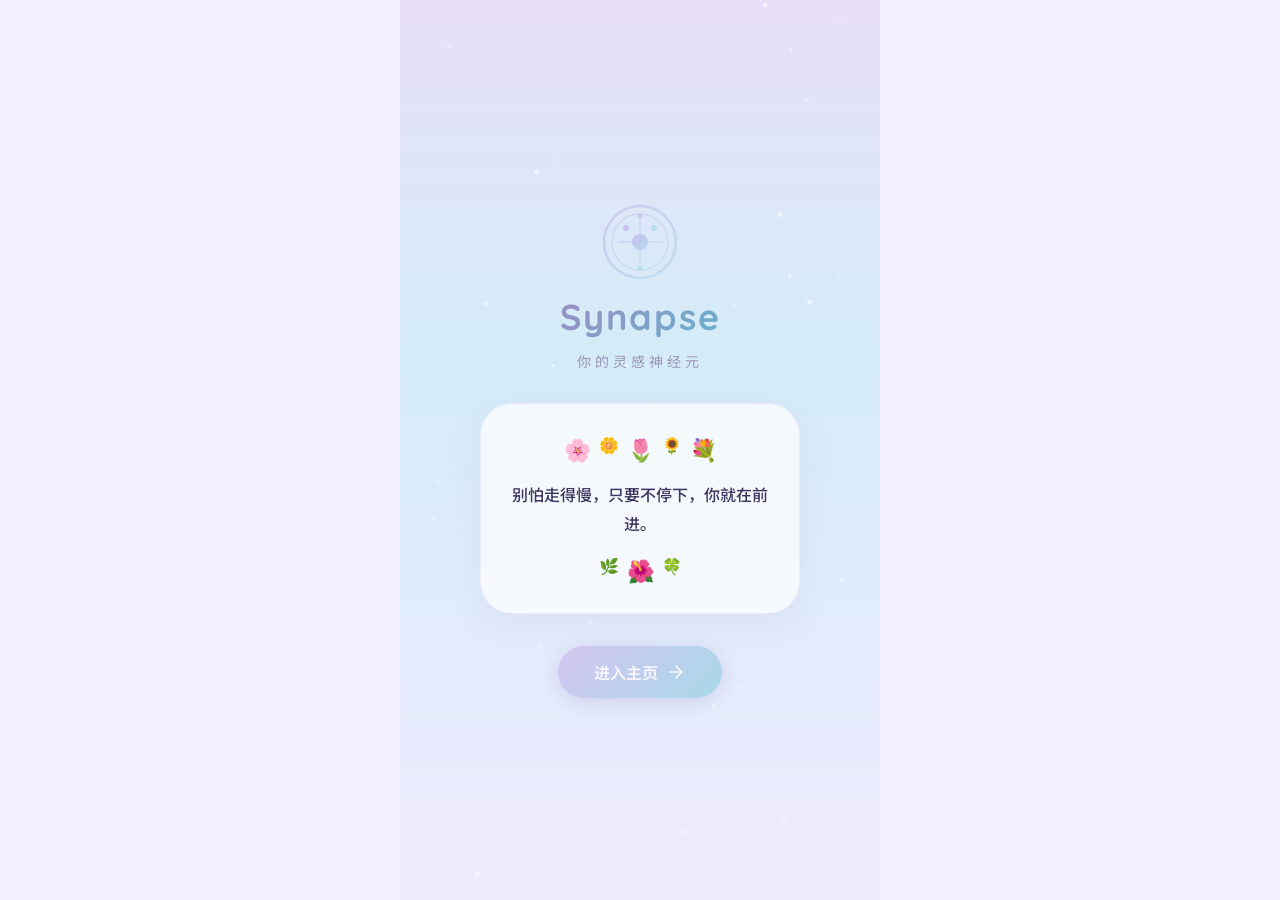
==== index.html @ 0697ef85 "Synapse personal workspace initial commit" ====
<!DOCTYPE html>
<html lang="zh-CN">
<head>
<meta charset="UTF-8">
<meta name="viewport" content="width=device-width, initial-scale=1.0, maximum-scale=1.0, user-scalable=no, viewport-fit=cover">
<meta name="apple-mobile-web-app-capable" content="yes">
<meta name="apple-mobile-web-app-status-bar-style" content="black-translucent">
<meta name="theme-color" content="#b8a9d4">
<link rel="apple-touch-icon" href="img/icon-192.png">
<link rel="icon" type="image/png" sizes="192x192" href="img/icon-192.png">
<link rel="manifest" href="manifest.json">
<title>Synapse · 个人电子工作台</title>
<link rel="stylesheet" href="css/global.css">
<link rel="stylesheet" href="css/splash.css">
<link rel="stylesheet" href="css/home.css">
<link rel="stylesheet" href="css/modules.css">
<link rel="stylesheet" href="css/sidebar.css">
</head>
<body>

<!-- ====== 开屏页面 ====== -->
<div id="splashScreen" class="splash-screen">
  <div class="splash-bg">
    <div class="splash-stars" id="splashStars"></div>
    <div class="splash-content">
      <div class="splash-logo">
        <svg viewBox="0 0 80 80" class="splash-logo-svg">
          <defs>
            <linearGradient id="logoGrad" x1="0%" y1="0%" x2="100%" y2="100%">
              <stop offset="0%" style="stop-color:#c4b5e8"/>
              <stop offset="100%" style="stop-color:#a8d8ea"/>
            </linearGradient>
          </defs>
          <circle cx="40" cy="40" r="36" fill="none" stroke="url(#logoGrad)" stroke-width="2.5" opacity="0.6"/>
          <circle cx="40" cy="40" r="28" fill="none" stroke="url(#logoGrad)" stroke-width="1.5" opacity="0.4"/>
          <path d="M40 18 L40 62 M18 40 L62 40" stroke="url(#logoGrad)" stroke-width="1.5" stroke-linecap="round" opacity="0.5"/>
          <circle cx="40" cy="40" r="8" fill="url(#logoGrad)" opacity="0.8"/>
          <circle cx="26" cy="26" r="3" fill="#c4b5e8" opacity="0.7"/>
          <circle cx="54" cy="26" r="3" fill="#a8d8ea" opacity="0.7"/>
          <circle cx="40" cy="14" r="2.5" fill="#c4b5e8" opacity="0.6"/>
          <circle cx="40" cy="66" r="2.5" fill="#a8d8ea" opacity="0.6"/>
        </svg>
        <h1 class="splash-title">Synapse</h1>
        <p class="splash-subtitle">你的灵感神经元</p>
      </div>
      <div class="splash-quote-card" id="splashQuote">
        <div class="splash-flowers">
          <span class="flower">🌸</span>
          <span class="flower small">🌼</span>
          <span class="flower">🌷</span>
          <span class="flower small">🌻</span>
          <span class="flower">💐</span>
        </div>
        <p class="splash-quote-text" id="quoteText"></p>
        <div class="splash-flowers bottom">
          <span class="flower small">🌿</span>
          <span class="flower">🌺</span>
          <span class="flower small">🍀</span>
        </div>
      </div>
      <button class="splash-enter-btn" id="enterBtn" onclick="enterMain()">
        <span>进入主页</span>
        <svg width="20" height="20" viewBox="0 0 24 24" fill="none" stroke="currentColor" stroke-width="2" stroke-linecap="round"><path d="M5 12h14M12 5l7 7-7 7"/></svg>
      </button>
    </div>
  </div>
</div>

<!-- ====== 主应用 ====== -->
<div id="mainApp" class="main-app hidden">

  <!-- 遮罩层 -->
  <div id="overlay" class="overlay" onclick="closeSidebar()"></div>

  <!-- 侧边菜单栏 -->
  <nav id="sidebar" class="sidebar">
    <div class="sidebar-header">
      <div class="sidebar-logo">
        <svg viewBox="0 0 40 40" width="36" height="36">
          <defs>
            <linearGradient id="sLogoGrad" x1="0%" y1="0%" x2="100%" y2="100%">
              <stop offset="0%" style="stop-color:#c4b5e8"/>
              <stop offset="100%" style="stop-color:#a8d8ea"/>
            </linearGradient>
          </defs>
          <circle cx="20" cy="20" r="18" fill="none" stroke="url(#sLogoGrad)" stroke-width="2"/>
          <circle cx="20" cy="20" r="5" fill="url(#sLogoGrad)" opacity="0.8"/>
        </svg>
        <span>Synapse</span>
      </div>
      <button class="sidebar-close" onclick="closeSidebar()">
        <svg width="22" height="22" viewBox="0 0 24 24" fill="none" stroke="currentColor" stroke-width="2"><path d="M18 6L6 18M6 6l12 12"/></svg>
      </button>
    </div>
    <div class="sidebar-nav">
      <a class="sidebar-item active" data-page="home" onclick="navigateTo('home')">
        <span class="sidebar-icon">
          <svg width="20" height="20" viewBox="0 0 24 24" fill="none" stroke="currentColor" stroke-width="2" stroke-linecap="round"><path d="M3 9l9-7 9 7v11a2 2 0 01-2 2H5a2 2 0 01-2-2z"/><polyline points="9 22 9 12 15 12 15 22"/></svg>
        </span>
        <span>首页</span>
      </a>
      <a class="sidebar-item" data-page="words" onclick="navigateTo('words')">
        <span class="sidebar-icon">
          <svg width="20" height="20" viewBox="0 0 24 24" fill="none" stroke="currentColor" stroke-width="2" stroke-linecap="round"><path d="M12 20h9"/><path d="M16.5 3.5a2.121 2.121 0 013 3L7 19l-4 1 1-4L16.5 3.5z"/></svg>
        </span>
        <span>英语单词</span>
      </a>
      <a class="sidebar-item" data-page="mood" onclick="navigateTo('mood')">
        <span class="sidebar-icon">
          <svg width="20" height="20" viewBox="0 0 24 24" fill="none" stroke="currentColor" stroke-width="2" stroke-linecap="round"><circle cx="12" cy="12" r="10"/><path d="M8 14s1.5 2 4 2 4-2 4-2"/><line x1="9" y1="9" x2="9.01" y2="9"/><line x1="15" y1="9" x2="15.01" y2="9"/></svg>
        </span>
        <span>每日心情</span>
      </a>
      <a class="sidebar-item" data-page="diet" onclick="navigateTo('diet')">
        <span class="sidebar-icon">
          <svg width="20" height="20" viewBox="0 0 24 24" fill="none" stroke="currentColor" stroke-width="2" stroke-linecap="round"><path d="M18 8h1a4 4 0 010 8h-1"/><path d="M2 8h16v9a4 4 0 01-4 4H6a4 4 0 01-4-4V8z"/><line x1="6" y1="1" x2="6" y2="4"/><line x1="10" y1="1" x2="10" y2="4"/><line x1="14" y1="1" x2="14" y2="4"/></svg>
        </span>
        <span>健康饮食</span>
      </a>
      <a class="sidebar-item" data-page="sport" onclick="navigateTo('sport')">
        <span class="sidebar-icon">
          <svg width="20" height="20" viewBox="0 0 24 24" fill="none" stroke="currentColor" stroke-width="2" stroke-linecap="round"><circle cx="12" cy="12" r="10"/><path d="M12 6v6l4 2"/></svg>
        </span>
        <span>运动健康</span>
      </a>
      <a class="sidebar-item" data-page="movies" onclick="navigateTo('movies')">
        <span class="sidebar-icon">
          <svg width="20" height="20" viewBox="0 0 24 24" fill="none" stroke="currentColor" stroke-width="2" stroke-linecap="round"><rect x="2" y="2" width="20" height="20" rx="2.18" ry="2.18"/><line x1="7" y1="2" x2="7" y2="22"/><line x1="17" y1="2" x2="17" y2="22"/><line x1="2" y1="12" x2="22" y2="12"/><line x1="2" y1="7" x2="7" y2="7"/><line x1="2" y1="17" x2="7" y2="17"/><line x1="17" y1="17" x2="22" y2="17"/><line x1="17" y1="7" x2="22" y2="7"/></svg>
        </span>
        <span>影视收藏</span>
      </a>
      <a class="sidebar-item" data-page="notes" onclick="navigateTo('notes')">
        <span class="sidebar-icon">
          <svg width="20" height="20" viewBox="0 0 24 24" fill="none" stroke="currentColor" stroke-width="2" stroke-linecap="round"><path d="M14 2H6a2 2 0 00-2 2v16a2 2 0 002 2h12a2 2 0 002-2V8z"/><polyline points="14 2 14 8 20 8"/><line x1="16" y1="13" x2="8" y2="13"/><line x1="16" y1="17" x2="8" y2="17"/><polyline points="10 9 9 9 8 9"/></svg>
        </span>
        <span>纸条收纳</span>
      </a>
      <a class="sidebar-item" data-page="reading" onclick="navigateTo('reading')">
        <span class="sidebar-icon">
          <svg width="20" height="20" viewBox="0 0 24 24" fill="none" stroke="currentColor" stroke-width="2" stroke-linecap="round"><path d="M4 19.5A2.5 2.5 0 016.5 17H20"/><path d="M6.5 2H20v20H6.5A2.5 2.5 0 014 19.5v-15A2.5 2.5 0 016.5 2z"/></svg>
        </span>
        <span>阅读档案</span>
      </a>
      <a class="sidebar-item" data-page="whiteboard" onclick="navigateTo('whiteboard')">
        <span class="sidebar-icon">
          <svg width="20" height="20" viewBox="0 0 24 24" fill="none" stroke="currentColor" stroke-width="2" stroke-linecap="round"><path d="M12 20h9"/><path d="M16.5 3.5a2.121 2.121 0 013 3L7 19l-4 1 1-4L16.5 3.5z"/></svg>
        </span>
        <span>灵感白板</span>
      </a>
      <a class="sidebar-item" data-page="memo" onclick="navigateTo('memo')">
        <span class="sidebar-icon">
          <svg width="20" height="20" viewBox="0 0 24 24" fill="none" stroke="currentColor" stroke-width="2" stroke-linecap="round"><path d="M12 1a3 3 0 00-3 3v8a3 3 0 006 0V4a3 3 0 00-3-3z"/><path d="M19 10v2a7 7 0 01-14 0v-2"/><line x1="12" y1="19" x2="12" y2="23"/><line x1="8" y1="23" x2="16" y2="23"/></svg>
        </span>
        <span>生活备忘</span>
      </a>
    </div>
    <div class="sidebar-footer">
      <div class="sidebar-automation-status" id="autoStatus">
        <span class="status-dot"></span>
        <span>自动化: 静态模板</span>
      </div>
    </div>
  </nav>

  <!-- 主内容区 -->
  <div id="mainContent" class="main-content">
    <!-- 顶部栏 -->
    <header class="topbar">
      <button class="topbar-menu-btn" onclick="openSidebar()">
        <svg width="24" height="24" viewBox="0 0 24 24" fill="none" stroke="currentColor" stroke-width="2"><line x1="3" y1="6" x2="21" y2="6"/><line x1="3" y1="12" x2="21" y2="12"/><line x1="3" y1="18" x2="21" y2="18"/></svg>
      </button>
      <h2 class="topbar-title" id="topbarTitle">首页</h2>
      <div class="topbar-date" id="topbarDate"></div>
    </header>

    <!-- 页面容器 -->
    <div class="page-container" id="pageContainer">
      <!-- 页面将通过 JS 动态加载 -->
    </div>
  </div>

</div>

<script src="js/data.js"></script>
<script src="js/app.js"></script>
</body>
</html>
---- css/global.css ----
/* ====== Synapse Global Styles ====== */
@import url('https://fonts.googleapis.com/css2?family=Noto+Sans+SC:wght@300;400;500;600;700&family=Quicksand:wght@300;400;500;600;700&display=swap');

:root {
  /* 主色调 - 浅紫 + 淡蓝 */
  --purple-light: #d4c5f0;
  --purple: #b8a9d4;
  --purple-mid: #9b8ec4;
  --purple-deep: #7b6db0;
  --blue-light: #c5e3f0;
  --blue: #a8d8ea;
  --blue-mid: #8cc8e0;
  --blue-deep: #6ab0cc;
  --gradient-primary: linear-gradient(135deg, #d4c5f0, #a8d8ea);
  --gradient-card: linear-gradient(135deg, rgba(212,197,240,0.25), rgba(168,216,234,0.25));
  --gradient-glow: linear-gradient(135deg, rgba(212,197,240,0.4), rgba(168,216,234,0.4));
  
  /* 背景 */
  --bg-primary: #f5f0ff;
  --bg-secondary: #eef7fc;
  --bg-card: rgba(255,255,255,0.75);
  --bg-card-hover: rgba(255,255,255,0.9);
  --bg-glass: rgba(255,255,255,0.6);
  
  /* 文字 */
  --text-primary: #3d3660;
  --text-secondary: #6b6490;
  --text-muted: #9b94b8;
  --text-white: #faf8ff;
  
  /* 功能色 */
  --success: #7ecba1;
  --warning: #f0c78e;
  --danger: #f0a0a8;
  --info: #8ec8f0;
  
  /* 尺寸 */
  --sidebar-width: 280px;
  --topbar-height: 56px;
  --radius-sm: 10px;
  --radius-md: 16px;
  --radius-lg: 24px;
  --radius-xl: 32px;
  
  /* 阴影 */
  --shadow-sm: 0 2px 8px rgba(155,142,196,0.12);
  --shadow-md: 0 4px 16px rgba(155,142,196,0.15);
  --shadow-lg: 0 8px 32px rgba(155,142,196,0.18);
  --shadow-glow: 0 0 24px rgba(168,216,234,0.3);
}

* {
  margin: 0;
  padding: 0;
  box-sizing: border-box;
}

html, body {
  width: 100%;
  height: 100%;
  overflow: hidden;
  font-family: 'Noto Sans SC', 'Quicksand', -apple-system, BlinkMacSystemFont, sans-serif;
  background: var(--bg-primary);
  color: var(--text-primary);
  -webkit-font-smoothing: antialiased;
  -webkit-tap-highlight-color: transparent;
  user-select: none;
}

body {
  max-width: 480px;
  margin: 0 auto;
  position: relative;
  overflow: hidden;
}

/* 滚动条美化 */
::-webkit-scrollbar {
  width: 4px;
}
::-webkit-scrollbar-track {
  background: transparent;
}
::-webkit-scrollbar-thumb {
  background: var(--purple-light);
  border-radius: 4px;
}

/* 通用按钮 */
.btn {
  display: inline-flex;
  align-items: center;
  justify-content: center;
  gap: 8px;
  padding: 12px 24px;
  border: none;
  border-radius: var(--radius-md);
  font-family: inherit;
  font-size: 14px;
  font-weight: 500;
  cursor: pointer;
  transition: all 0.3s ease;
  outline: none;
}
.btn:active {
  transform: scale(0.96);
}
.btn-primary {
  background: var(--gradient-primary);
  color: var(--text-white);
  box-shadow: var(--shadow-md);
}
.btn-secondary {
  background: var(--bg-glass);
  color: var(--text-primary);
  border: 1.5px solid var(--purple-light);
}
.btn-sm {
  padding: 8px 16px;
  font-size: 13px;
  border-radius: var(--radius-sm);
}

/* 卡片 */
.card {
  background: var(--bg-card);
  backdrop-filter: blur(10px);
  -webkit-backdrop-filter: blur(10px);
  border-radius: var(--radius-md);
  padding: 16px;
  box-shadow: var(--shadow-sm);
  border: 1px solid rgba(212,197,240,0.2);
  transition: all 0.3s ease;
}
.card:active {
  transform: scale(0.98);
}

/* 标签 */
.tag {
  display: inline-flex;
  align-items: center;
  padding: 4px 10px;
  border-radius: 20px;
  font-size: 12px;
  font-weight: 500;
  background: var(--gradient-card);
  color: var(--purple-deep);
}

/* 输入框 */
.input {
  width: 100%;
  padding: 12px 16px;
  border: 1.5px solid var(--purple-light);
  border-radius: var(--radius-sm);
  background: var(--bg-glass);
  font-family: inherit;
  font-size: 14px;
  color: var(--text-primary);
  outline: none;
  transition: border-color 0.3s;
}
.input:focus {
  border-color: var(--blue-mid);
  box-shadow: 0 0 0 3px rgba(168,216,234,0.2);
}

textarea.input {
  resize: vertical;
  min-height: 80px;
}

/* 动画 */
@keyframes fadeInUp {
  from { opacity: 0; transform: translateY(20px); }
  to { opacity: 1; transform: translateY(0); }
}
@keyframes fadeIn {
  from { opacity: 0; }
  to { opacity: 1; }
}
@keyframes float {
  0%, 100% { transform: translateY(0); }
  50% { transform: translateY(-8px); }
}
@keyframes pulse {
  0%, 100% { opacity: 0.6; }
  50% { opacity: 1; }
}
@keyframes shimmer {
  0% { background-position: -200% 0; }
  100% { background-position: 200% 0; }
}

.fade-in { animation: fadeIn 0.5s ease forwards; }
.fade-in-up { animation: fadeInUp 0.5s ease forwards; }

.hidden { display: none !important; }
---- css/splash.css ----
/* ====== 开屏页面 ====== */
.splash-screen {
  position: fixed;
  inset: 0;
  z-index: 1000;
  max-width: 480px;
  margin: 0 auto;
  transition: opacity 0.6s ease, transform 0.6s ease;
}
.splash-screen.exit {
  opacity: 0;
  transform: scale(1.05);
  pointer-events: none;
}

.splash-bg {
  width: 100%;
  height: 100%;
  background: linear-gradient(180deg, #e8e0f8 0%, #d4ecf8 40%, #f0ebff 100%);
  display: flex;
  flex-direction: column;
  align-items: center;
  justify-content: center;
  position: relative;
  overflow: hidden;
}

.splash-stars {
  position: absolute;
  inset: 0;
  pointer-events: none;
}
.splash-star {
  position: absolute;
  width: 4px;
  height: 4px;
  background: rgba(255,255,255,0.8);
  border-radius: 50%;
  animation: pulse 2s ease infinite;
}

.splash-content {
  display: flex;
  flex-direction: column;
  align-items: center;
  gap: 32px;
  padding: 40px 24px;
  z-index: 2;
  animation: fadeInUp 0.8s ease;
}

.splash-logo {
  display: flex;
  flex-direction: column;
  align-items: center;
  gap: 12px;
}
.splash-logo-svg {
  width: 80px;
  height: 80px;
  animation: float 3s ease-in-out infinite;
}
.splash-title {
  font-family: 'Quicksand', sans-serif;
  font-size: 36px;
  font-weight: 700;
  background: linear-gradient(135deg, #9b8ec4, #6ab0cc);
  -webkit-background-clip: text;
  -webkit-text-fill-color: transparent;
  background-clip: text;
  letter-spacing: 2px;
}
.splash-subtitle {
  font-size: 14px;
  color: var(--text-muted);
  font-weight: 400;
  letter-spacing: 4px;
}

.splash-quote-card {
  background: rgba(255,255,255,0.7);
  backdrop-filter: blur(16px);
  -webkit-backdrop-filter: blur(16px);
  border-radius: var(--radius-xl);
  padding: 28px 24px;
  text-align: center;
  max-width: 320px;
  border: 1px solid rgba(212,197,240,0.3);
  box-shadow: 0 8px 32px rgba(155,142,196,0.12);
}

.splash-flowers {
  display: flex;
  justify-content: center;
  gap: 8px;
  margin-bottom: 16px;
}
.splash-flowers.bottom {
  margin-bottom: 0;
  margin-top: 16px;
}
.flower {
  font-size: 22px;
  animation: float 2.5s ease-in-out infinite;
}
.flower.small { font-size: 16px; animation-delay: 0.5s; }
.flower:nth-child(2) { animation-delay: 0.3s; }
.flower:nth-child(3) { animation-delay: 0.6s; }
.flower:nth-child(4) { animation-delay: 0.9s; }
.flower:nth-child(5) { animation-delay: 0.2s; }

.splash-quote-text {
  font-size: 16px;
  line-height: 1.8;
  color: var(--text-primary);
  font-weight: 500;
}

.splash-enter-btn {
  display: inline-flex;
  align-items: center;
  gap: 8px;
  padding: 14px 36px;
  border: none;
  border-radius: 50px;
  background: var(--gradient-primary);
  color: var(--text-white);
  font-family: inherit;
  font-size: 16px;
  font-weight: 600;
  cursor: pointer;
  box-shadow: 0 4px 20px rgba(155,142,196,0.3);
  transition: all 0.3s ease;
  animation: fadeInUp 0.6s ease 0.3s both;
}
.splash-enter-btn:active {
  transform: scale(0.95);
  box-shadow: 0 2px 12px rgba(155,142,196,0.2);
}
---- css/home.css ----
/* ====== 主应用布局 ====== */
.main-app {
  position: fixed;
  inset: 0;
  max-width: 480px;
  margin: 0 auto;
  display: flex;
  flex-direction: column;
  overflow: hidden;
  background: linear-gradient(180deg, #f5f0ff 0%, #eef7fc 100%);
}

.main-content {
  flex: 1;
  display: flex;
  flex-direction: column;
  overflow: hidden;
}

/* 顶部栏 */
.topbar {
  height: var(--topbar-height);
  display: flex;
  align-items: center;
  padding: 0 16px;
  gap: 12px;
  background: rgba(255,255,255,0.7);
  backdrop-filter: blur(16px);
  -webkit-backdrop-filter: blur(16px);
  border-bottom: 1px solid rgba(212,197,240,0.15);
  z-index: 100;
}
.topbar-menu-btn {
  width: 40px;
  height: 40px;
  border: none;
  border-radius: var(--radius-sm);
  background: rgba(212,197,240,0.15);
  display: flex;
  align-items: center;
  justify-content: center;
  cursor: pointer;
  color: var(--text-secondary);
  transition: all 0.2s;
}
.topbar-menu-btn:active {
  background: rgba(212,197,240,0.3);
}
.topbar-title {
  flex: 1;
  font-size: 18px;
  font-weight: 700;
  color: var(--text-primary);
}
.topbar-date {
  font-size: 13px;
  color: var(--text-muted);
  font-weight: 500;
}

/* 页面容器 */
.page-container {
  flex: 1;
  overflow-y: auto;
  overflow-x: hidden;
  padding: 16px;
}

/* 页面通用样式 */
.page {
  display: none;
  animation: fadeIn 0.4s ease;
}
.page.active {
  display: block;
}

.page-title {
  font-size: 20px;
  font-weight: 700;
  color: var(--text-primary);
  margin-bottom: 4px;
}
.page-subtitle {
  font-size: 13px;
  color: var(--text-muted);
  margin-bottom: 16px;
}

/* ====== 首页 ====== */
.home-grid {
  display: flex;
  flex-direction: column;
  gap: 16px;
}

/* 待办分区 */
.todo-section {
  background: var(--bg-card);
  backdrop-filter: blur(10px);
  border-radius: var(--radius-lg);
  padding: 16px;
  box-shadow: var(--shadow-sm);
  border: 1px solid rgba(212,197,240,0.15);
}
.todo-header {
  display: flex;
  align-items: center;
  justify-content: space-between;
  margin-bottom: 12px;
}
.todo-title {
  font-size: 16px;
  font-weight: 700;
  display: flex;
  align-items: center;
  gap: 8px;
}
.todo-count {
  font-size: 12px;
  color: var(--text-muted);
  background: rgba(212,197,240,0.2);
  padding: 2px 10px;
  border-radius: 12px;
}
.todo-add-btn {
  width: 32px;
  height: 32px;
  border: none;
  border-radius: 50%;
  background: var(--gradient-primary);
  color: white;
  font-size: 20px;
  display: flex;
  align-items: center;
  justify-content: center;
  cursor: pointer;
  box-shadow: var(--shadow-sm);
}
.todo-list {
  display: flex;
  flex-direction: column;
  gap: 8px;
}
.todo-item {
  display: flex;
  align-items: center;
  gap: 12px;
  padding: 10px 12px;
  border-radius: var(--radius-sm);
  background: rgba(212,197,240,0.08);
  transition: all 0.2s;
}
.todo-check {
  width: 22px;
  height: 22px;
  border: 2px solid var(--purple-light);
  border-radius: 50%;
  display: flex;
  align-items: center;
  justify-content: center;
  cursor: pointer;
  flex-shrink: 0;
  transition: all 0.2s;
}
.todo-check.done {
  background: var(--success);
  border-color: var(--success);
}
.todo-check.done::after {
  content: '✓';
  color: white;
  font-size: 13px;
  font-weight: 700;
}
.todo-text {
  flex: 1;
  font-size: 14px;
  color: var(--text-primary);
}
.todo-text.done {
  text-decoration: line-through;
  color: var(--text-muted);
}
.todo-delete {
  width: 28px;
  height: 28px;
  border: none;
  border-radius: 50%;
  background: transparent;
  color: var(--text-muted);
  cursor: pointer;
  display: flex;
  align-items: center;
  justify-content: center;
  font-size: 16px;
  transition: all 0.2s;
}
.todo-delete:active {
  background: rgba(240,160,168,0.2);
  color: var(--danger);
}
.todo-input-row {
  display: flex;
  gap: 8px;
  margin-top: 8px;
}
.todo-input-row .input {
  flex: 1;
}
.todo-section-divider {
  font-size: 12px;
  color: var(--text-muted);
  font-weight: 600;
  padding: 8px 0 4px;
  margin-top: 4px;
}

/* 身体状态 */
.body-status {
  background: var(--bg-card);
  backdrop-filter: blur(10px);
  border-radius: var(--radius-lg);
  padding: 16px;
  box-shadow: var(--shadow-sm);
  border: 1px solid rgba(212,197,240,0.15);
}
.body-status-title {
  font-size: 16px;
  font-weight: 700;
  margin-bottom: 12px;
  display: flex;
  align-items: center;
  gap: 8px;
}
.body-status-grid {
  display: grid;
  grid-template-columns: repeat(3, 1fr);
  gap: 10px;
}
.body-stat-item {
  display: flex;
  flex-direction: column;
  align-items: center;
  gap: 6px;
  padding: 14px 8px;
  border-radius: var(--radius-sm);
  background: rgba(212,197,240,0.08);
  text-align: center;
}
.body-stat-icon {
  font-size: 24px;
}
.body-stat-label {
  font-size: 11px;
  color: var(--text-muted);
  font-weight: 500;
}
.body-stat-value {
  font-size: 14px;
  font-weight: 700;
  color: var(--text-primary);
}
.body-stat-editable {
  cursor: pointer;
  transition: all 0.2s ease;
  position: relative;
}
.body-stat-editable:active {
  background: rgba(212,197,240,0.2);
  transform: scale(0.95);
}
.body-stat-editable::after {
  content: '✎';
  position: absolute;
  top: 4px;
  right: 6px;
  font-size: 10px;
  color: var(--text-muted);
  opacity: 0;
  transition: opacity 0.2s;
}
.body-stat-editable:hover::after,
.body-stat-editable:active::after {
  opacity: 0.6;
}

/* 快捷入口 */
.quick-entry-grid {
  display: grid;
  grid-template-columns: repeat(4, 1fr);
  gap: 10px;
}
.quick-entry {
  display: flex;
  flex-direction: column;
  align-items: center;
  gap: 6px;
  padding: 14px 8px;
  border-radius: var(--radius-sm);
  background: rgba(212,197,240,0.08);
  border: none;
  cursor: pointer;
  font-family: inherit;
  color: var(--text-secondary);
  font-size: 11px;
  font-weight: 500;
  transition: all 0.2s;
}
.quick-entry:active {
  background: rgba(212,197,240,0.2);
  transform: scale(0.95);
}
.quick-entry-icon {
  font-size: 28px;
}
---- css/modules.css ----
/* ====== 功能模块通用样式 ====== */
.module-page {
  padding-bottom: 32px;
}

.module-header {
  margin-bottom: 16px;
}
.module-title {
  font-size: 20px;
  font-weight: 700;
  color: var(--text-primary);
}
.module-desc {
  font-size: 13px;
  color: var(--text-muted);
  margin-top: 4px;
}

/* ====== 英语单词模块 ====== */
.words-config {
  background: var(--bg-card);
  border-radius: var(--radius-md);
  padding: 16px;
  margin-bottom: 16px;
  box-shadow: var(--shadow-sm);
  border: 1px solid rgba(212,197,240,0.15);
}
.words-config-title {
  font-size: 15px;
  font-weight: 700;
  margin-bottom: 10px;
}
.words-count-control {
  display: flex;
  align-items: center;
  gap: 12px;
  margin-bottom: 12px;
}
.words-count-label {
  font-size: 14px;
  color: var(--text-secondary);
}
.words-count-num {
  font-size: 24px;
  font-weight: 700;
  color: var(--purple-deep);
  min-width: 40px;
  text-align: center;
}
.words-count-btn {
  width: 32px;
  height: 32px;
  border: 1.5px solid var(--purple-light);
  border-radius: 50%;
  background: white;
  color: var(--purple-deep);
  font-size: 18px;
  cursor: pointer;
  display: flex;
  align-items: center;
  justify-content: center;
  transition: all 0.2s;
}
.words-count-btn:active {
  background: var(--purple-light);
  color: white;
}
.words-actions {
  display: flex;
  gap: 8px;
  flex-wrap: wrap;
}

.word-card {
  background: var(--bg-card);
  border-radius: var(--radius-md);
  padding: 18px;
  margin-bottom: 12px;
  box-shadow: var(--shadow-sm);
  border: 1px solid rgba(212,197,240,0.15);
  transition: all 0.3s;
}
.word-card.learned {
  opacity: 0.65;
  border-color: var(--success);
}
.word-main {
  display: flex;
  align-items: center;
  justify-content: space-between;
  margin-bottom: 10px;
}
.word-en {
  font-size: 22px;
  font-weight: 700;
  color: var(--text-primary);
  font-family: 'Quicksand', sans-serif;
}
.word-phonetic {
  font-size: 13px;
  color: var(--text-muted);
}
.word-zh {
  font-size: 15px;
  color: var(--text-secondary);
  margin-bottom: 8px;
}
.word-example {
  font-size: 13px;
  color: var(--text-muted);
  font-style: italic;
  padding: 8px 12px;
  background: rgba(168,216,234,0.12);
  border-radius: var(--radius-sm);
  border-left: 3px solid var(--blue);
  margin-bottom: 10px;
  line-height: 1.6;
}
.word-actions-row {
  display: flex;
  gap: 8px;
  align-items: center;
}
.word-learned-btn {
  padding: 6px 14px;
  border: 1.5px solid var(--success);
  border-radius: 20px;
  background: transparent;
  color: var(--success);
  font-size: 12px;
  font-weight: 600;
  cursor: pointer;
  transition: all 0.2s;
}
.word-learned-btn.done {
  background: var(--success);
  color: white;
}
.word-video-btn {
  display: inline-flex;
  align-items: center;
  gap: 4px;
  padding: 6px 14px;
  border: none;
  border-radius: 20px;
  background: rgba(240,160,168,0.15);
  color: var(--danger);
  font-size: 12px;
  font-weight: 600;
  cursor: pointer;
  text-decoration: none;
  transition: all 0.2s;
}
.word-video-btn:active {
  background: rgba(240,160,168,0.3);
}
.words-progress {
  display: flex;
  align-items: center;
  gap: 10px;
  margin-bottom: 16px;
  padding: 12px 16px;
  background: var(--bg-card);
  border-radius: var(--radius-md);
  box-shadow: var(--shadow-sm);
}
.words-progress-bar {
  flex: 1;
  height: 8px;
  background: rgba(212,197,240,0.2);
  border-radius: 4px;
  overflow: hidden;
}
.words-progress-fill {
  height: 100%;
  background: var(--gradient-primary);
  border-radius: 4px;
  transition: width 0.4s ease;
}
.words-progress-text {
  font-size: 13px;
  font-weight: 600;
  color: var(--purple-deep);
  min-width: 48px;
  text-align: right;
}

.review-section {
  margin-top: 16px;
}
.review-title {
  font-size: 15px;
  font-weight: 700;
  margin-bottom: 10px;
  color: var(--text-primary);
}

/* ====== 心情面板 ====== */
.mood-grid {
  display: grid;
  grid-template-columns: repeat(4, 1fr);
  gap: 12px;
  margin-bottom: 20px;
}
.mood-item {
  display: flex;
  flex-direction: column;
  align-items: center;
  gap: 8px;
  padding: 16px 8px;
  border-radius: var(--radius-md);
  background: var(--bg-card);
  border: 2px solid transparent;
  cursor: pointer;
  transition: all 0.2s;
  box-shadow: var(--shadow-sm);
}
.mood-item:active {
  transform: scale(0.95);
}
.mood-item.selected {
  border-color: var(--purple);
  background: rgba(212,197,240,0.2);
}
.mood-emoji {
  font-size: 36px;
}
.mood-label {
  font-size: 13px;
  font-weight: 600;
  color: var(--text-secondary);
}
.mood-history {
  margin-top: 16px;
}
.mood-history-title {
  font-size: 15px;
  font-weight: 700;
  margin-bottom: 10px;
}
.mood-history-list {
  display: flex;
  gap: 8px;
  flex-wrap: wrap;
}
.mood-history-item {
  display: flex;
  flex-direction: column;
  align-items: center;
  gap: 4px;
  padding: 8px 12px;
  background: var(--bg-card);
  border-radius: var(--radius-sm);
  font-size: 12px;
  cursor: pointer;
  transition: all 0.2s;
  position: relative;
}
.mood-history-item:hover {
  background: rgba(240,160,168,0.1);
}
.mood-history-item:active {
  transform: scale(0.9);
  background: rgba(240,160,168,0.2);
}

/* ====== 饮食饮水 ====== */
.diet-tabs {
  display: flex;
  gap: 8px;
  margin-bottom: 16px;
}
.diet-tab {
  flex: 1;
  padding: 10px;
  border: none;
  border-radius: var(--radius-sm);
  background: rgba(212,197,240,0.1);
  color: var(--text-secondary);
  font-family: inherit;
  font-size: 13px;
  font-weight: 600;
  cursor: pointer;
  transition: all 0.2s;
}
.diet-tab.active {
  background: var(--gradient-primary);
  color: white;
}
.water-tracker {
  background: var(--bg-card);
  border-radius: var(--radius-md);
  padding: 16px;
  margin-bottom: 16px;
  box-shadow: var(--shadow-sm);
  border: 1px solid rgba(212,197,240,0.15);
}
.water-header {
  display: flex;
  align-items: center;
  justify-content: space-between;
  margin-bottom: 12px;
}
.water-title {
  font-size: 16px;
  font-weight: 700;
}
.water-goal {
  font-size: 13px;
  color: var(--text-muted);
}
.water-cups {
  display: flex;
  gap: 8px;
  flex-wrap: wrap;
  margin-bottom: 12px;
}
.water-cup {
  width: 40px;
  height: 48px;
  border-radius: 8px 8px 14px 14px;
  border: 2px solid var(--blue-light);
  background: transparent;
  cursor: pointer;
  display: flex;
  align-items: flex-end;
  justify-content: center;
  padding-bottom: 4px;
  font-size: 16px;
  transition: all 0.2s;
}
.water-cup.filled {
  background: rgba(168,216,234,0.4);
  border-color: var(--blue-mid);
}
.water-progress-bar {
  height: 8px;
  background: rgba(168,216,234,0.2);
  border-radius: 4px;
  overflow: hidden;
}
.water-progress-fill {
  height: 100%;
  background: linear-gradient(90deg, var(--blue-light), var(--blue-mid));
  border-radius: 4px;
  transition: width 0.4s;
}

.recipe-card {
  background: var(--bg-card);
  border-radius: var(--radius-md);
  padding: 16px;
  margin-bottom: 12px;
  box-shadow: var(--shadow-sm);
  border: 1px solid rgba(212,197,240,0.15);
}
.recipe-name {
  font-size: 16px;
  font-weight: 700;
  margin-bottom: 6px;
}
.recipe-tags {
  display: flex;
  gap: 6px;
  flex-wrap: wrap;
  margin-bottom: 8px;
}
.recipe-desc {
  font-size: 13px;
  color: var(--text-secondary);
  line-height: 1.6;
}

.diet-record-item {
  display: flex;
  align-items: center;
  gap: 10px;
  padding: 10px 12px;
  background: var(--bg-card);
  border-radius: var(--radius-sm);
  margin-bottom: 8px;
}
.diet-record-time {
  font-size: 12px;
  color: var(--text-muted);
  min-width: 48px;
}
.diet-record-content {
  flex: 1;
  font-size: 14px;
}

/* ====== 运动健康 ====== */
.training-card {
  background: var(--bg-card);
  border-radius: var(--radius-md);
  padding: 16px;
  margin-bottom: 12px;
  box-shadow: var(--shadow-sm);
  border: 1px solid rgba(212,197,240,0.15);
}
.training-name {
  font-size: 16px;
  font-weight: 700;
  margin-bottom: 8px;
}
.training-details {
  display: flex;
  gap: 16px;
  font-size: 13px;
  color: var(--text-secondary);
}
.training-detail {
  display: flex;
  align-items: center;
  gap: 4px;
}
.training-check-btn {
  margin-top: 10px;
  padding: 8px 16px;
  border: 1.5px solid var(--purple-light);
  border-radius: 20px;
  background: transparent;
  color: var(--purple-deep);
  font-size: 13px;
  font-weight: 600;
  cursor: pointer;
  transition: all 0.2s;
}
.training-check-btn.done {
  background: var(--success);
  border-color: var(--success);
  color: white;
}

.body-record-form {
  background: var(--bg-card);
  border-radius: var(--radius-md);
  padding: 16px;
  margin-top: 16px;
  box-shadow: var(--shadow-sm);
  border: 1px solid rgba(212,197,240,0.15);
}
.form-group {
  margin-bottom: 12px;
}
.form-label {
  font-size: 13px;
  font-weight: 600;
  color: var(--text-secondary);
  margin-bottom: 6px;
  display: block;
}
.form-row {
  display: grid;
  grid-template-columns: 1fr 1fr;
  gap: 10px;
}

/* ====== 影视收藏 ====== */
.movie-tabs {
  display: flex;
  gap: 8px;
  margin-bottom: 16px;
}
.movie-tab {
  flex: 1;
  padding: 10px;
  border: none;
  border-radius: var(--radius-sm);
  background: rgba(212,197,240,0.1);
  color: var(--text-secondary);
  font-family: inherit;
  font-size: 13px;
  font-weight: 600;
  cursor: pointer;
  transition: all 0.2s;
}
.movie-tab.active {
  background: var(--gradient-primary);
  color: white;
}
.movie-card {
  background: var(--bg-card);
  border-radius: var(--radius-md);
  padding: 16px;
  margin-bottom: 12px;
  box-shadow: var(--shadow-sm);
  border: 1px solid rgba(212,197,240,0.15);
  position: relative;
  overflow: hidden;
}
.movie-card::before {
  content: '';
  position: absolute;
  top: 0;
  left: 0;
  width: 4px;
  height: 100%;
  background: var(--gradient-primary);
  border-radius: 4px 0 0 4px;
}
.movie-card.watched::before {
  background: var(--success);
}
.movie-name {
  font-size: 16px;
  font-weight: 700;
  margin-bottom: 4px;
}
.movie-info {
  font-size: 13px;
  color: var(--text-muted);
  margin-bottom: 8px;
}
.movie-tags {
  display: flex;
  gap: 6px;
  flex-wrap: wrap;
  margin-bottom: 10px;
}
.movie-ext-link {
  display: inline-flex;
  align-items: center;
  gap: 4px;
  padding: 6px 14px;
  border: none;
  border-radius: 20px;
  background: rgba(168,216,234,0.2);
  color: var(--blue-deep);
  font-size: 12px;
  font-weight: 600;
  cursor: pointer;
  text-decoration: none;
  transition: all 0.2s;
}
.movie-ext-link:active {
  background: rgba(168,216,234,0.4);
}
.movie-move-btn {
  padding: 6px 14px;
  border: 1.5px solid var(--success);
  border-radius: 20px;
  background: transparent;
  color: var(--success);
  font-size: 12px;
  font-weight: 600;
  cursor: pointer;
  transition: all 0.2s;
}
.movie-move-btn:active {
  background: rgba(126,203,161,0.15);
}
.movie-delete-btn {
  padding: 6px 14px;
  border: 1.5px solid var(--danger);
  border-radius: 20px;
  background: transparent;
  color: var(--danger);
  font-size: 12px;
  font-weight: 600;
  cursor: pointer;
  transition: all 0.2s;
}
.movie-delete-btn:active {
  background: rgba(240,160,168,0.15);
}

/* ====== 纸条收纳 ====== */
.note-card {
  background: var(--bg-card);
  border-radius: var(--radius-md);
  padding: 16px;
  margin-bottom: 12px;
  box-shadow: var(--shadow-sm);
  border: 1px solid rgba(212,197,240,0.15);
}
.note-date {
  font-size: 12px;
  color: var(--text-muted);
  margin-bottom: 8px;
}
.note-content {
  font-size: 14px;
  color: var(--text-primary);
  line-height: 1.8;
  white-space: pre-wrap;
}
.note-summary {
  margin-top: 10px;
  padding: 10px 14px;
  background: rgba(168,216,234,0.1);
  border-radius: var(--radius-sm);
  font-size: 13px;
  color: var(--text-secondary);
  line-height: 1.6;
}
.note-summary-label {
  font-size: 12px;
  font-weight: 700;
  color: var(--blue-deep);
  margin-bottom: 4px;
}
.note-actions {
  display: flex;
  gap: 8px;
  margin-top: 10px;
}
.note-actions button {
  padding: 6px 14px;
  border: none;
  border-radius: 20px;
  font-size: 12px;
  font-weight: 600;
  cursor: pointer;
  transition: all 0.2s;
}
.note-summarize-btn {
  background: rgba(168,216,234,0.2);
  color: var(--blue-deep);
}
.note-delete-btn {
  background: rgba(240,160,168,0.15);
  color: var(--danger);
}

/* ====== 阅读档案 ====== */
.reading-card {
  background: var(--bg-card);
  border-radius: var(--radius-md);
  padding: 16px;
  margin-bottom: 12px;
  box-shadow: var(--shadow-sm);
  border: 1px solid rgba(212,197,240,0.15);
}
.reading-book-name {
  font-size: 17px;
  font-weight: 700;
  margin-bottom: 4px;
}
.reading-author {
  font-size: 13px;
  color: var(--text-muted);
  margin-bottom: 8px;
}
.reading-progress-row {
  display: flex;
  align-items: center;
  gap: 10px;
  margin-bottom: 10px;
}
.reading-progress-bar {
  flex: 1;
  height: 6px;
  background: rgba(212,197,240,0.2);
  border-radius: 3px;
  overflow: hidden;
}
.reading-progress-fill {
  height: 100%;
  background: var(--gradient-primary);
  border-radius: 3px;
  transition: width 0.3s;
}
.reading-progress-text {
  font-size: 12px;
  color: var(--text-muted);
  min-width: 36px;
}
.reading-excerpt {
  margin-top: 10px;
  padding: 10px 14px;
  background: rgba(212,197,240,0.08);
  border-radius: var(--radius-sm);
  font-size: 13px;
  color: var(--text-secondary);
  line-height: 1.8;
  border-left: 3px solid var(--purple-light);
}
.reading-excerpt-label {
  font-size: 12px;
  font-weight: 700;
  color: var(--purple-deep);
  margin-bottom: 4px;
}

/* ====== 灵感白板 ====== */
.whiteboard-input-area {
  background: var(--bg-card);
  border-radius: var(--radius-md);
  padding: 16px;
  margin-bottom: 16px;
  box-shadow: var(--shadow-sm);
  border: 1px solid rgba(212,197,240,0.15);
}
.whiteboard-ideas {
  display: grid;
  gap: 12px;
}
.idea-card {
  background: var(--bg-card);
  border-radius: var(--radius-md);
  padding: 16px;
  box-shadow: var(--shadow-sm);
  border: 1px solid rgba(212,197,240,0.15);
  position: relative;
}
.idea-card:nth-child(odd) {
  border-left: 4px solid var(--purple-light);
}
.idea-card:nth-child(even) {
  border-left: 4px solid var(--blue-light);
}
.idea-time {
  font-size: 11px;
  color: var(--text-muted);
  margin-bottom: 6px;
}
.idea-text {
  font-size: 14px;
  color: var(--text-primary);
  line-height: 1.7;
  white-space: pre-wrap;
}
.idea-delete {
  position: absolute;
  top: 12px;
  right: 12px;
  width: 28px;
  height: 28px;
  border: none;
  border-radius: 50%;
  background: transparent;
  color: var(--text-muted);
  cursor: pointer;
  font-size: 16px;
  display: flex;
  align-items: center;
  justify-content: center;
}

/* ====== 生活备忘 ====== */
.memo-list {
  display: flex;
  flex-direction: column;
  gap: 10px;
}
.memo-card {
  background: var(--bg-card);
  border-radius: var(--radius-md);
  padding: 14px;
  box-shadow: var(--shadow-sm);
  border: 1px solid rgba(212,197,240,0.15);
  display: flex;
  align-items: flex-start;
  gap: 10px;
}
.memo-pin {
  color: var(--purple-light);
  font-size: 18px;
  flex-shrink: 0;
  margin-top: -2px;
}
.memo-body {
  flex: 1;
}
.memo-text {
  font-size: 14px;
  color: var(--text-primary);
  line-height: 1.6;
}
.memo-date {
  font-size: 11px;
  color: var(--text-muted);
  margin-top: 4px;
}
.memo-delete {
  background: none;
  border: none;
  color: var(--text-muted);
  cursor: pointer;
  font-size: 18px;
  padding: 4px;
}

/* 空状态 */
.empty-state {
  text-align: center;
  padding: 40px 20px;
  color: var(--text-muted);
}
.empty-state-icon {
  font-size: 48px;
  margin-bottom: 12px;
}
.empty-state-text {
  font-size: 14px;
}
---- css/sidebar.css ----
/* ====== 侧边栏 ====== */
.overlay {
  position: fixed;
  inset: 0;
  background: rgba(61,54,96,0.3);
  z-index: 200;
  opacity: 0;
  pointer-events: none;
  transition: opacity 0.3s ease;
  max-width: 480px;
  margin: 0 auto;
}
.overlay.active {
  opacity: 1;
  pointer-events: auto;
}

.sidebar {
  position: fixed;
  left: 0;
  top: 0;
  bottom: 0;
  width: var(--sidebar-width);
  background: rgba(255,255,255,0.92);
  backdrop-filter: blur(20px);
  -webkit-backdrop-filter: blur(20px);
  z-index: 300;
  transform: translateX(-100%);
  transition: transform 0.35s cubic-bezier(0.4, 0, 0.2, 1);
  display: flex;
  flex-direction: column;
  border-right: 1px solid rgba(212,197,240,0.2);
  box-shadow: 4px 0 24px rgba(155,142,196,0.1);
  overflow-y: auto;
}
.sidebar.open {
  transform: translateX(0);
}

.sidebar-header {
  display: flex;
  align-items: center;
  justify-content: space-between;
  padding: 20px 16px;
  border-bottom: 1px solid rgba(212,197,240,0.15);
}
.sidebar-logo {
  display: flex;
  align-items: center;
  gap: 10px;
  font-family: 'Quicksand', sans-serif;
  font-size: 20px;
  font-weight: 700;
  color: var(--purple-deep);
}
.sidebar-close {
  width: 36px;
  height: 36px;
  border: none;
  border-radius: 50%;
  background: rgba(212,197,240,0.2);
  display: flex;
  align-items: center;
  justify-content: center;
  cursor: pointer;
  color: var(--text-secondary);
  transition: all 0.2s;
}
.sidebar-close:active {
  background: rgba(212,197,240,0.4);
}

.sidebar-nav {
  flex: 1;
  padding: 12px 8px;
  display: flex;
  flex-direction: column;
  gap: 2px;
}

.sidebar-item {
  display: flex;
  align-items: center;
  gap: 12px;
  padding: 14px 16px;
  border-radius: var(--radius-sm);
  text-decoration: none;
  color: var(--text-secondary);
  font-size: 15px;
  font-weight: 500;
  cursor: pointer;
  transition: all 0.25s ease;
}
.sidebar-item:active {
  transform: scale(0.97);
}
.sidebar-item.active {
  background: var(--gradient-card);
  color: var(--purple-deep);
  font-weight: 600;
}
.sidebar-item.active .sidebar-icon svg {
  stroke: var(--purple-deep);
}
.sidebar-icon {
  width: 36px;
  height: 36px;
  display: flex;
  align-items: center;
  justify-content: center;
  border-radius: var(--radius-sm);
  background: rgba(212,197,240,0.15);
  flex-shrink: 0;
}
.sidebar-icon svg {
  stroke: var(--text-muted);
  transition: stroke 0.25s;
}

.sidebar-footer {
  padding: 16px;
  border-top: 1px solid rgba(212,197,240,0.15);
}
.sidebar-automation-status {
  display: flex;
  align-items: center;
  gap: 8px;
  font-size: 12px;
  color: var(--text-muted);
}
.status-dot {
  width: 8px;
  height: 8px;
  border-radius: 50%;
  background: var(--warning);
}
.status-dot.active {
  background: var(--success);
}
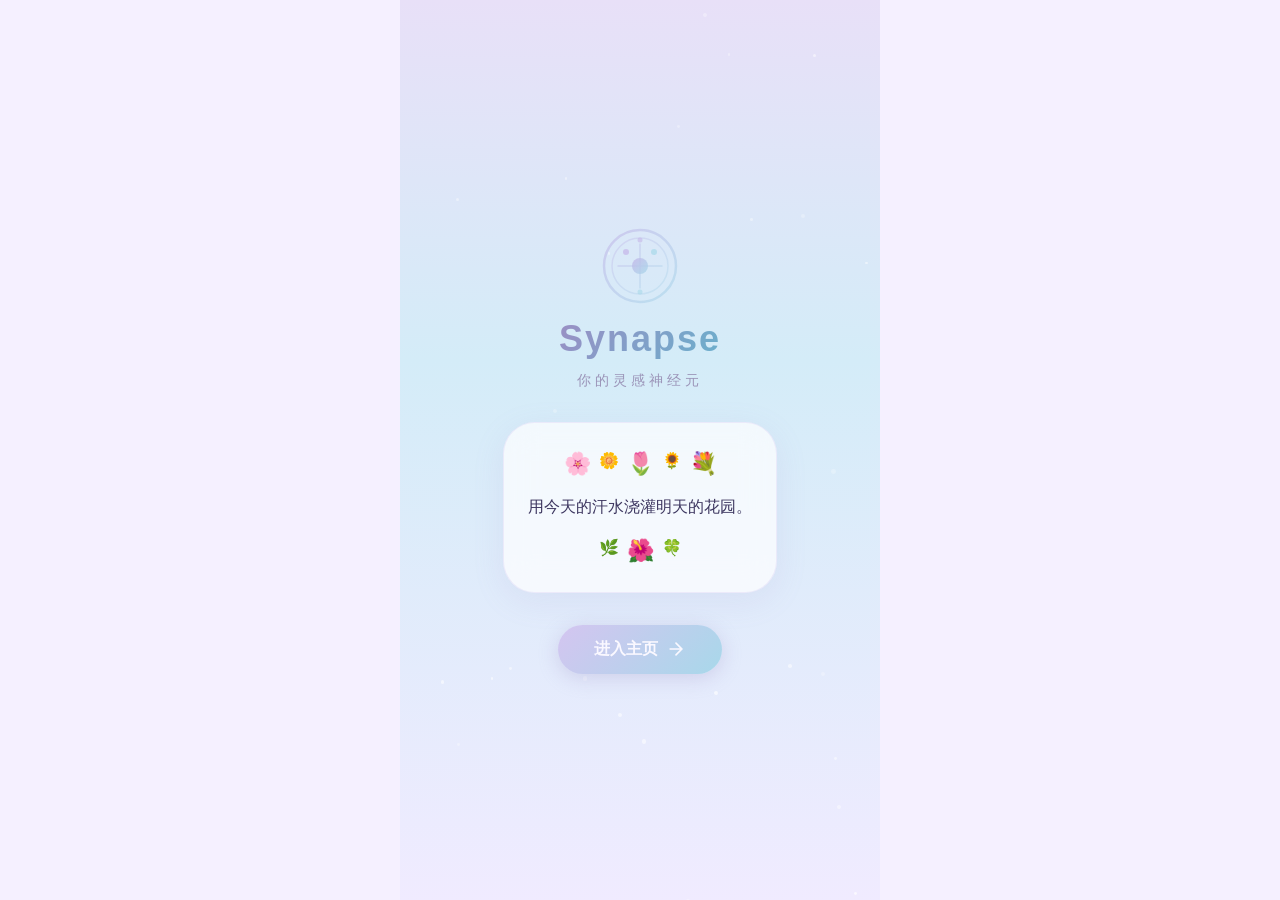
==== commit 81e3042c: "Fix Safari loading: add fallback timer and remove external fonts" ====
--- a/index.html
+++ b/index.html
@@ -181,6 +181,17 @@
 
 </div>
 
+<script>
+// 防卡死：5秒后如果开屏还在，自动进入主页
+setTimeout(function(){
+  var splash = document.getElementById('splashScreen');
+  var main = document.getElementById('mainApp');
+  if(splash && !splash.classList.contains('hidden')){
+    splash.classList.add('hidden');
+    if(main) main.classList.remove('hidden');
+  }
+}, 5000);
+</script>
 <script src="js/data.js"></script>
 <script src="js/app.js"></script>
 </body>
--- a/css/global.css
+++ b/css/global.css
@@ -1,5 +1,5 @@
 /* ====== Synapse Global Styles ====== */
-@import url('https://fonts.googleapis.com/css2?family=Noto+Sans+SC:wght@300;400;500;600;700&family=Quicksand:wght@300;400;500;600;700&display=swap');
+/* 使用系统字体，避免外部字体加载失败导致页面卡住 */
 
 :root {
   /* 主色调 - 浅紫 + 淡蓝 */
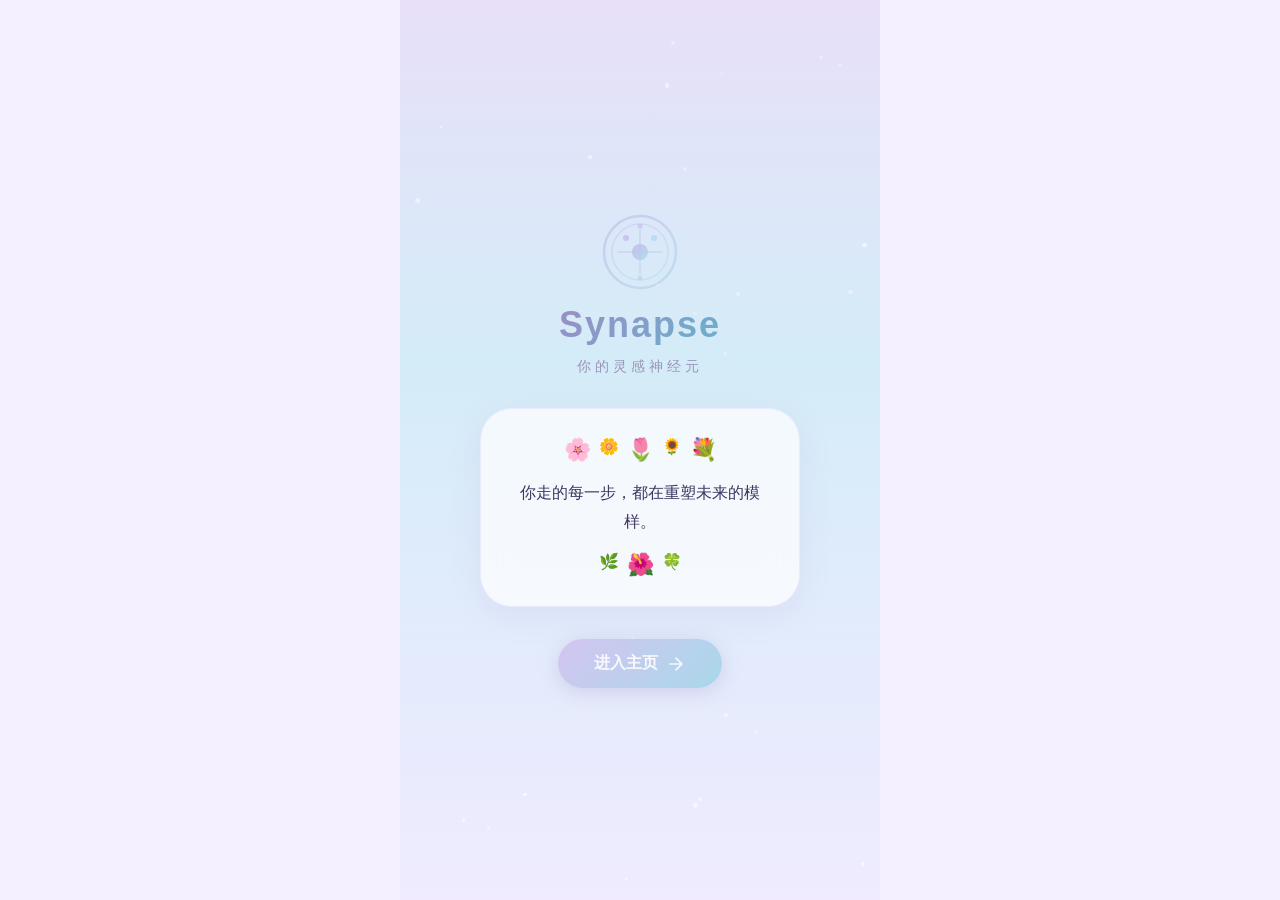
==== commit 6f6d4ab6: "Add export/import sync feature + sidebar buttons" ====
--- a/index.html
+++ b/index.html
@@ -6,15 +6,1642 @@
 <meta name="apple-mobile-web-app-capable" content="yes">
 <meta name="apple-mobile-web-app-status-bar-style" content="black-translucent">
 <meta name="theme-color" content="#b8a9d4">
-<link rel="apple-touch-icon" href="img/icon-192.png">
-<link rel="icon" type="image/png" sizes="192x192" href="img/icon-192.png">
-<link rel="manifest" href="manifest.json">
+<link rel="apple-touch-icon" href="[data-uri]">
+<link rel="icon" type="image/png" sizes="192x192" href="[data-uri]">
+
 <title>Synapse · 个人电子工作台</title>
-<link rel="stylesheet" href="css/global.css">
-<link rel="stylesheet" href="css/splash.css">
-<link rel="stylesheet" href="css/home.css">
-<link rel="stylesheet" href="css/modules.css">
-<link rel="stylesheet" href="css/sidebar.css">
+
+
+
+
+
+<style>
+/* ====== Synapse Global Styles ====== */
+/* 使用系统字体，避免外部字体加载失败导致页面卡住 */
+
+:root {
+  /* 主色调 - 浅紫 + 淡蓝 */
+  --purple-light: #d4c5f0;
+  --purple: #b8a9d4;
+  --purple-mid: #9b8ec4;
+  --purple-deep: #7b6db0;
+  --blue-light: #c5e3f0;
+  --blue: #a8d8ea;
+  --blue-mid: #8cc8e0;
+  --blue-deep: #6ab0cc;
+  --gradient-primary: linear-gradient(135deg, #d4c5f0, #a8d8ea);
+  --gradient-card: linear-gradient(135deg, rgba(212,197,240,0.25), rgba(168,216,234,0.25));
+  --gradient-glow: linear-gradient(135deg, rgba(212,197,240,0.4), rgba(168,216,234,0.4));
+  
+  /* 背景 */
+  --bg-primary: #f5f0ff;
+  --bg-secondary: #eef7fc;
+  --bg-card: rgba(255,255,255,0.75);
+  --bg-card-hover: rgba(255,255,255,0.9);
+  --bg-glass: rgba(255,255,255,0.6);
+  
+  /* 文字 */
+  --text-primary: #3d3660;
+  --text-secondary: #6b6490;
+  --text-muted: #9b94b8;
+  --text-white: #faf8ff;
+  
+  /* 功能色 */
+  --success: #7ecba1;
+  --warning: #f0c78e;
+  --danger: #f0a0a8;
+  --info: #8ec8f0;
+  
+  /* 尺寸 */
+  --sidebar-width: 280px;
+  --topbar-height: 56px;
+  --radius-sm: 10px;
+  --radius-md: 16px;
+  --radius-lg: 24px;
+  --radius-xl: 32px;
+  
+  /* 阴影 */
+  --shadow-sm: 0 2px 8px rgba(155,142,196,0.12);
+  --shadow-md: 0 4px 16px rgba(155,142,196,0.15);
+  --shadow-lg: 0 8px 32px rgba(155,142,196,0.18);
+  --shadow-glow: 0 0 24px rgba(168,216,234,0.3);
+}
+
+* {
+  margin: 0;
+  padding: 0;
+  box-sizing: border-box;
+}
+
+html, body {
+  width: 100%;
+  height: 100%;
+  overflow: hidden;
+  font-family: 'Noto Sans SC', 'Quicksand', -apple-system, BlinkMacSystemFont, sans-serif;
+  background: var(--bg-primary);
+  color: var(--text-primary);
+  -webkit-font-smoothing: antialiased;
+  -webkit-tap-highlight-color: transparent;
+  user-select: none;
+}
+
+body {
+  max-width: 480px;
+  margin: 0 auto;
+  position: relative;
+  overflow: hidden;
+}
+
+/* 滚动条美化 */
+::-webkit-scrollbar {
+  width: 4px;
+}
+::-webkit-scrollbar-track {
+  background: transparent;
+}
+::-webkit-scrollbar-thumb {
+  background: var(--purple-light);
+  border-radius: 4px;
+}
+
+/* 通用按钮 */
+.btn {
+  display: inline-flex;
+  align-items: center;
+  justify-content: center;
+  gap: 8px;
+  padding: 12px 24px;
+  border: none;
+  border-radius: var(--radius-md);
+  font-family: inherit;
+  font-size: 14px;
+  font-weight: 500;
+  cursor: pointer;
+  transition: all 0.3s ease;
+  outline: none;
+}
+.btn:active {
+  transform: scale(0.96);
+}
+.btn-primary {
+  background: var(--gradient-primary);
+  color: var(--text-white);
+  box-shadow: var(--shadow-md);
+}
+.btn-secondary {
+  background: var(--bg-glass);
+  color: var(--text-primary);
+  border: 1.5px solid var(--purple-light);
+}
+.btn-sm {
+  padding: 8px 16px;
+  font-size: 13px;
+  border-radius: var(--radius-sm);
+}
+
+/* 卡片 */
+.card {
+  background: var(--bg-card);
+  backdrop-filter: blur(10px);
+  -webkit-backdrop-filter: blur(10px);
+  border-radius: var(--radius-md);
+  padding: 16px;
+  box-shadow: var(--shadow-sm);
+  border: 1px solid rgba(212,197,240,0.2);
+  transition: all 0.3s ease;
+}
+.card:active {
+  transform: scale(0.98);
+}
+
+/* 标签 */
+.tag {
+  display: inline-flex;
+  align-items: center;
+  padding: 4px 10px;
+  border-radius: 20px;
+  font-size: 12px;
+  font-weight: 500;
+  background: var(--gradient-card);
+  color: var(--purple-deep);
+}
+
+/* 输入框 */
+.input {
+  width: 100%;
+  padding: 12px 16px;
+  border: 1.5px solid var(--purple-light);
+  border-radius: var(--radius-sm);
+  background: var(--bg-glass);
+  font-family: inherit;
+  font-size: 14px;
+  color: var(--text-primary);
+  outline: none;
+  transition: border-color 0.3s;
+}
+.input:focus {
+  border-color: var(--blue-mid);
+  box-shadow: 0 0 0 3px rgba(168,216,234,0.2);
+}
+
+textarea.input {
+  resize: vertical;
+  min-height: 80px;
+}
+
+/* 动画 */
+@keyframes fadeInUp {
+  from { opacity: 0; transform: translateY(20px); }
+  to { opacity: 1; transform: translateY(0); }
+}
+@keyframes fadeIn {
+  from { opacity: 0; }
+  to { opacity: 1; }
+}
+@keyframes float {
+  0%, 100% { transform: translateY(0); }
+  50% { transform: translateY(-8px); }
+}
+@keyframes pulse {
+  0%, 100% { opacity: 0.6; }
+  50% { opacity: 1; }
+}
+@keyframes shimmer {
+  0% { background-position: -200% 0; }
+  100% { background-position: 200% 0; }
+}
+
+.fade-in { animation: fadeIn 0.5s ease forwards; }
+.fade-in-up { animation: fadeInUp 0.5s ease forwards; }
+
+.hidden { display: none !important; }
+
+/* ====== 开屏页面 ====== */
+.splash-screen {
+  position: fixed;
+  inset: 0;
+  z-index: 1000;
+  max-width: 480px;
+  margin: 0 auto;
+  transition: opacity 0.6s ease, transform 0.6s ease;
+}
+.splash-screen.exit {
+  opacity: 0;
+  transform: scale(1.05);
+  pointer-events: none;
+}
+
+.splash-bg {
+  width: 100%;
+  height: 100%;
+  background: linear-gradient(180deg, #e8e0f8 0%, #d4ecf8 40%, #f0ebff 100%);
+  display: flex;
+  flex-direction: column;
+  align-items: center;
+  justify-content: center;
+  position: relative;
+  overflow: hidden;
+}
+
+.splash-stars {
+  position: absolute;
+  inset: 0;
+  pointer-events: none;
+}
+.splash-star {
+  position: absolute;
+  width: 4px;
+  height: 4px;
+  background: rgba(255,255,255,0.8);
+  border-radius: 50%;
+  animation: pulse 2s ease infinite;
+}
+
+.splash-content {
+  display: flex;
+  flex-direction: column;
+  align-items: center;
+  gap: 32px;
+  padding: 40px 24px;
+  z-index: 2;
+  animation: fadeInUp 0.8s ease;
+}
+
+.splash-logo {
+  display: flex;
+  flex-direction: column;
+  align-items: center;
+  gap: 12px;
+}
+.splash-logo-svg {
+  width: 80px;
+  height: 80px;
+  animation: float 3s ease-in-out infinite;
+}
+.splash-title {
+  font-family: 'Quicksand', sans-serif;
+  font-size: 36px;
+  font-weight: 700;
+  background: linear-gradient(135deg, #9b8ec4, #6ab0cc);
+  -webkit-background-clip: text;
+  -webkit-text-fill-color: transparent;
+  background-clip: text;
+  letter-spacing: 2px;
+}
+.splash-subtitle {
+  font-size: 14px;
+  color: var(--text-muted);
+  font-weight: 400;
+  letter-spacing: 4px;
+}
+
+.splash-quote-card {
+  background: rgba(255,255,255,0.7);
+  backdrop-filter: blur(16px);
+  -webkit-backdrop-filter: blur(16px);
+  border-radius: var(--radius-xl);
+  padding: 28px 24px;
+  text-align: center;
+  max-width: 320px;
+  border: 1px solid rgba(212,197,240,0.3);
+  box-shadow: 0 8px 32px rgba(155,142,196,0.12);
+}
+
+.splash-flowers {
+  display: flex;
+  justify-content: center;
+  gap: 8px;
+  margin-bottom: 16px;
+}
+.splash-flowers.bottom {
+  margin-bottom: 0;
+  margin-top: 16px;
+}
+.flower {
+  font-size: 22px;
+  animation: float 2.5s ease-in-out infinite;
+}
+.flower.small { font-size: 16px; animation-delay: 0.5s; }
+.flower:nth-child(2) { animation-delay: 0.3s; }
+.flower:nth-child(3) { animation-delay: 0.6s; }
+.flower:nth-child(4) { animation-delay: 0.9s; }
+.flower:nth-child(5) { animation-delay: 0.2s; }
+
+.splash-quote-text {
+  font-size: 16px;
+  line-height: 1.8;
+  color: var(--text-primary);
+  font-weight: 500;
+}
+
+.splash-enter-btn {
+  display: inline-flex;
+  align-items: center;
+  gap: 8px;
+  padding: 14px 36px;
+  border: none;
+  border-radius: 50px;
+  background: var(--gradient-primary);
+  color: var(--text-white);
+  font-family: inherit;
+  font-size: 16px;
+  font-weight: 600;
+  cursor: pointer;
+  box-shadow: 0 4px 20px rgba(155,142,196,0.3);
+  transition: all 0.3s ease;
+  animation: fadeInUp 0.6s ease 0.3s both;
+}
+.splash-enter-btn:active {
+  transform: scale(0.95);
+  box-shadow: 0 2px 12px rgba(155,142,196,0.2);
+}
+
+/* ====== 主应用布局 ====== */
+.main-app {
+  position: fixed;
+  inset: 0;
+  max-width: 480px;
+  margin: 0 auto;
+  display: flex;
+  flex-direction: column;
+  overflow: hidden;
+  background: linear-gradient(180deg, #f5f0ff 0%, #eef7fc 100%);
+}
+
+.main-content {
+  flex: 1;
+  display: flex;
+  flex-direction: column;
+  overflow: hidden;
+}
+
+/* 顶部栏 */
+.topbar {
+  height: var(--topbar-height);
+  display: flex;
+  align-items: center;
+  padding: 0 16px;
+  gap: 12px;
+  background: rgba(255,255,255,0.7);
+  backdrop-filter: blur(16px);
+  -webkit-backdrop-filter: blur(16px);
+  border-bottom: 1px solid rgba(212,197,240,0.15);
+  z-index: 100;
+}
+.topbar-menu-btn {
+  width: 40px;
+  height: 40px;
+  border: none;
+  border-radius: var(--radius-sm);
+  background: rgba(212,197,240,0.15);
+  display: flex;
+  align-items: center;
+  justify-content: center;
+  cursor: pointer;
+  color: var(--text-secondary);
+  transition: all 0.2s;
+}
+.topbar-menu-btn:active {
+  background: rgba(212,197,240,0.3);
+}
+.topbar-title {
+  flex: 1;
+  font-size: 18px;
+  font-weight: 700;
+  color: var(--text-primary);
+}
+.topbar-date {
+  font-size: 13px;
+  color: var(--text-muted);
+  font-weight: 500;
+}
+
+/* 页面容器 */
+.page-container {
+  flex: 1;
+  overflow-y: auto;
+  overflow-x: hidden;
+  padding: 16px;
+}
+
+/* 页面通用样式 */
+.page {
+  display: none;
+  animation: fadeIn 0.4s ease;
+}
+.page.active {
+  display: block;
+}
+
+.page-title {
+  font-size: 20px;
+  font-weight: 700;
+  color: var(--text-primary);
+  margin-bottom: 4px;
+}
+.page-subtitle {
+  font-size: 13px;
+  color: var(--text-muted);
+  margin-bottom: 16px;
+}
+
+/* ====== 首页 ====== */
+.home-grid {
+  display: flex;
+  flex-direction: column;
+  gap: 16px;
+}
+
+/* 待办分区 */
+.todo-section {
+  background: var(--bg-card);
+  backdrop-filter: blur(10px);
+  border-radius: var(--radius-lg);
+  padding: 16px;
+  box-shadow: var(--shadow-sm);
+  border: 1px solid rgba(212,197,240,0.15);
+}
+.todo-header {
+  display: flex;
+  align-items: center;
+  justify-content: space-between;
+  margin-bottom: 12px;
+}
+.todo-title {
+  font-size: 16px;
+  font-weight: 700;
+  display: flex;
+  align-items: center;
+  gap: 8px;
+}
+.todo-count {
+  font-size: 12px;
+  color: var(--text-muted);
+  background: rgba(212,197,240,0.2);
+  padding: 2px 10px;
+  border-radius: 12px;
+}
+.todo-add-btn {
+  width: 32px;
+  height: 32px;
+  border: none;
+  border-radius: 50%;
+  background: var(--gradient-primary);
+  color: white;
+  font-size: 20px;
+  display: flex;
+  align-items: center;
+  justify-content: center;
+  cursor: pointer;
+  box-shadow: var(--shadow-sm);
+}
+.todo-list {
+  display: flex;
+  flex-direction: column;
+  gap: 8px;
+}
+.todo-item {
+  display: flex;
+  align-items: center;
+  gap: 12px;
+  padding: 10px 12px;
+  border-radius: var(--radius-sm);
+  background: rgba(212,197,240,0.08);
+  transition: all 0.2s;
+}
+.todo-check {
+  width: 22px;
+  height: 22px;
+  border: 2px solid var(--purple-light);
+  border-radius: 50%;
+  display: flex;
+  align-items: center;
+  justify-content: center;
+  cursor: pointer;
+  flex-shrink: 0;
+  transition: all 0.2s;
+}
+.todo-check.done {
+  background: var(--success);
+  border-color: var(--success);
+}
+.todo-check.done::after {
+  content: '✓';
+  color: white;
+  font-size: 13px;
+  font-weight: 700;
+}
+.todo-text {
+  flex: 1;
+  font-size: 14px;
+  color: var(--text-primary);
+}
+.todo-text.done {
+  text-decoration: line-through;
+  color: var(--text-muted);
+}
+.todo-delete {
+  width: 28px;
+  height: 28px;
+  border: none;
+  border-radius: 50%;
+  background: transparent;
+  color: var(--text-muted);
+  cursor: pointer;
+  display: flex;
+  align-items: center;
+  justify-content: center;
+  font-size: 16px;
+  transition: all 0.2s;
+}
+.todo-delete:active {
+  background: rgba(240,160,168,0.2);
+  color: var(--danger);
+}
+.todo-input-row {
+  display: flex;
+  gap: 8px;
+  margin-top: 8px;
+}
+.todo-input-row .input {
+  flex: 1;
+}
+.todo-section-divider {
+  font-size: 12px;
+  color: var(--text-muted);
+  font-weight: 600;
+  padding: 8px 0 4px;
+  margin-top: 4px;
+}
+
+/* 身体状态 */
+.body-status {
+  background: var(--bg-card);
+  backdrop-filter: blur(10px);
+  border-radius: var(--radius-lg);
+  padding: 16px;
+  box-shadow: var(--shadow-sm);
+  border: 1px solid rgba(212,197,240,0.15);
+}
+.body-status-title {
+  font-size: 16px;
+  font-weight: 700;
+  margin-bottom: 12px;
+  display: flex;
+  align-items: center;
+  gap: 8px;
+}
+.body-status-grid {
+  display: grid;
+  grid-template-columns: repeat(3, 1fr);
+  gap: 10px;
+}
+.body-stat-item {
+  display: flex;
+  flex-direction: column;
+  align-items: center;
+  gap: 6px;
+  padding: 14px 8px;
+  border-radius: var(--radius-sm);
+  background: rgba(212,197,240,0.08);
+  text-align: center;
+}
+.body-stat-icon {
+  font-size: 24px;
+}
+.body-stat-label {
+  font-size: 11px;
+  color: var(--text-muted);
+  font-weight: 500;
+}
+.body-stat-value {
+  font-size: 14px;
+  font-weight: 700;
+  color: var(--text-primary);
+}
+.body-stat-editable {
+  cursor: pointer;
+  transition: all 0.2s ease;
+  position: relative;
+}
+.body-stat-editable:active {
+  background: rgba(212,197,240,0.2);
+  transform: scale(0.95);
+}
+.body-stat-editable::after {
+  content: '✎';
+  position: absolute;
+  top: 4px;
+  right: 6px;
+  font-size: 10px;
+  color: var(--text-muted);
+  opacity: 0;
+  transition: opacity 0.2s;
+}
+.body-stat-editable:hover::after,
+.body-stat-editable:active::after {
+  opacity: 0.6;
+}
+
+/* 快捷入口 */
+.quick-entry-grid {
+  display: grid;
+  grid-template-columns: repeat(4, 1fr);
+  gap: 10px;
+}
+.quick-entry {
+  display: flex;
+  flex-direction: column;
+  align-items: center;
+  gap: 6px;
+  padding: 14px 8px;
+  border-radius: var(--radius-sm);
+  background: rgba(212,197,240,0.08);
+  border: none;
+  cursor: pointer;
+  font-family: inherit;
+  color: var(--text-secondary);
+  font-size: 11px;
+  font-weight: 500;
+  transition: all 0.2s;
+}
+.quick-entry:active {
+  background: rgba(212,197,240,0.2);
+  transform: scale(0.95);
+}
+.quick-entry-icon {
+  font-size: 28px;
+}
+
+/* ====== 功能模块通用样式 ====== */
+.module-page {
+  padding-bottom: 32px;
+}
+
+.module-header {
+  margin-bottom: 16px;
+}
+.module-title {
+  font-size: 20px;
+  font-weight: 700;
+  color: var(--text-primary);
+}
+.module-desc {
+  font-size: 13px;
+  color: var(--text-muted);
+  margin-top: 4px;
+}
+
+/* ====== 英语单词模块 ====== */
+.words-config {
+  background: var(--bg-card);
+  border-radius: var(--radius-md);
+  padding: 16px;
+  margin-bottom: 16px;
+  box-shadow: var(--shadow-sm);
+  border: 1px solid rgba(212,197,240,0.15);
+}
+.words-config-title {
+  font-size: 15px;
+  font-weight: 700;
+  margin-bottom: 10px;
+}
+.words-count-control {
+  display: flex;
+  align-items: center;
+  gap: 12px;
+  margin-bottom: 12px;
+}
+.words-count-label {
+  font-size: 14px;
+  color: var(--text-secondary);
+}
+.words-count-num {
+  font-size: 24px;
+  font-weight: 700;
+  color: var(--purple-deep);
+  min-width: 40px;
+  text-align: center;
+}
+.words-count-btn {
+  width: 32px;
+  height: 32px;
+  border: 1.5px solid var(--purple-light);
+  border-radius: 50%;
+  background: white;
+  color: var(--purple-deep);
+  font-size: 18px;
+  cursor: pointer;
+  display: flex;
+  align-items: center;
+  justify-content: center;
+  transition: all 0.2s;
+}
+.words-count-btn:active {
+  background: var(--purple-light);
+  color: white;
+}
+.words-actions {
+  display: flex;
+  gap: 8px;
+  flex-wrap: wrap;
+}
+
+.word-card {
+  background: var(--bg-card);
+  border-radius: var(--radius-md);
+  padding: 18px;
+  margin-bottom: 12px;
+  box-shadow: var(--shadow-sm);
+  border: 1px solid rgba(212,197,240,0.15);
+  transition: all 0.3s;
+}
+.word-card.learned {
+  opacity: 0.65;
+  border-color: var(--success);
+}
+.word-main {
+  display: flex;
+  align-items: center;
+  justify-content: space-between;
+  margin-bottom: 10px;
+}
+.word-en {
+  font-size: 22px;
+  font-weight: 700;
+  color: var(--text-primary);
+  font-family: 'Quicksand', sans-serif;
+}
+.word-phonetic {
+  font-size: 13px;
+  color: var(--text-muted);
+}
+.word-zh {
+  font-size: 15px;
+  color: var(--text-secondary);
+  margin-bottom: 8px;
+}
+.word-example {
+  font-size: 13px;
+  color: var(--text-muted);
+  font-style: italic;
+  padding: 8px 12px;
+  background: rgba(168,216,234,0.12);
+  border-radius: var(--radius-sm);
+  border-left: 3px solid var(--blue);
+  margin-bottom: 10px;
+  line-height: 1.6;
+}
+.word-actions-row {
+  display: flex;
+  gap: 8px;
+  align-items: center;
+}
+.word-learned-btn {
+  padding: 6px 14px;
+  border: 1.5px solid var(--success);
+  border-radius: 20px;
+  background: transparent;
+  color: var(--success);
+  font-size: 12px;
+  font-weight: 600;
+  cursor: pointer;
+  transition: all 0.2s;
+}
+.word-learned-btn.done {
+  background: var(--success);
+  color: white;
+}
+.word-video-btn {
+  display: inline-flex;
+  align-items: center;
+  gap: 4px;
+  padding: 6px 14px;
+  border: none;
+  border-radius: 20px;
+  background: rgba(240,160,168,0.15);
+  color: var(--danger);
+  font-size: 12px;
+  font-weight: 600;
+  cursor: pointer;
+  text-decoration: none;
+  transition: all 0.2s;
+}
+.word-video-btn:active {
+  background: rgba(240,160,168,0.3);
+}
+.words-progress {
+  display: flex;
+  align-items: center;
+  gap: 10px;
+  margin-bottom: 16px;
+  padding: 12px 16px;
+  background: var(--bg-card);
+  border-radius: var(--radius-md);
+  box-shadow: var(--shadow-sm);
+}
+.words-progress-bar {
+  flex: 1;
+  height: 8px;
+  background: rgba(212,197,240,0.2);
+  border-radius: 4px;
+  overflow: hidden;
+}
+.words-progress-fill {
+  height: 100%;
+  background: var(--gradient-primary);
+  border-radius: 4px;
+  transition: width 0.4s ease;
+}
+.words-progress-text {
+  font-size: 13px;
+  font-weight: 600;
+  color: var(--purple-deep);
+  min-width: 48px;
+  text-align: right;
+}
+
+.review-section {
+  margin-top: 16px;
+}
+.review-title {
+  font-size: 15px;
+  font-weight: 700;
+  margin-bottom: 10px;
+  color: var(--text-primary);
+}
+
+/* ====== 心情面板 ====== */
+.mood-grid {
+  display: grid;
+  grid-template-columns: repeat(4, 1fr);
+  gap: 12px;
+  margin-bottom: 20px;
+}
+.mood-item {
+  display: flex;
+  flex-direction: column;
+  align-items: center;
+  gap: 8px;
+  padding: 16px 8px;
+  border-radius: var(--radius-md);
+  background: var(--bg-card);
+  border: 2px solid transparent;
+  cursor: pointer;
+  transition: all 0.2s;
+  box-shadow: var(--shadow-sm);
+}
+.mood-item:active {
+  transform: scale(0.95);
+}
+.mood-item.selected {
+  border-color: var(--purple);
+  background: rgba(212,197,240,0.2);
+}
+.mood-emoji {
+  font-size: 36px;
+}
+.mood-label {
+  font-size: 13px;
+  font-weight: 600;
+  color: var(--text-secondary);
+}
+.mood-history {
+  margin-top: 16px;
+}
+.mood-history-title {
+  font-size: 15px;
+  font-weight: 700;
+  margin-bottom: 10px;
+}
+.mood-history-list {
+  display: flex;
+  gap: 8px;
+  flex-wrap: wrap;
+}
+.mood-history-item {
+  display: flex;
+  flex-direction: column;
+  align-items: center;
+  gap: 4px;
+  padding: 8px 12px;
+  background: var(--bg-card);
+  border-radius: var(--radius-sm);
+  font-size: 12px;
+  cursor: pointer;
+  transition: all 0.2s;
+  position: relative;
+}
+.mood-history-item:hover {
+  background: rgba(240,160,168,0.1);
+}
+.mood-history-item:active {
+  transform: scale(0.9);
+  background: rgba(240,160,168,0.2);
+}
+
+/* ====== 饮食饮水 ====== */
+.diet-tabs {
+  display: flex;
+  gap: 8px;
+  margin-bottom: 16px;
+}
+.diet-tab {
+  flex: 1;
+  padding: 10px;
+  border: none;
+  border-radius: var(--radius-sm);
+  background: rgba(212,197,240,0.1);
+  color: var(--text-secondary);
+  font-family: inherit;
+  font-size: 13px;
+  font-weight: 600;
+  cursor: pointer;
+  transition: all 0.2s;
+}
+.diet-tab.active {
+  background: var(--gradient-primary);
+  color: white;
+}
+.water-tracker {
+  background: var(--bg-card);
+  border-radius: var(--radius-md);
+  padding: 16px;
+  margin-bottom: 16px;
+  box-shadow: var(--shadow-sm);
+  border: 1px solid rgba(212,197,240,0.15);
+}
+.water-header {
+  display: flex;
+  align-items: center;
+  justify-content: space-between;
+  margin-bottom: 12px;
+}
+.water-title {
+  font-size: 16px;
+  font-weight: 700;
+}
+.water-goal {
+  font-size: 13px;
+  color: var(--text-muted);
+}
+.water-cups {
+  display: flex;
+  gap: 8px;
+  flex-wrap: wrap;
+  margin-bottom: 12px;
+}
+.water-cup {
+  width: 40px;
+  height: 48px;
+  border-radius: 8px 8px 14px 14px;
+  border: 2px solid var(--blue-light);
+  background: transparent;
+  cursor: pointer;
+  display: flex;
+  align-items: flex-end;
+  justify-content: center;
+  padding-bottom: 4px;
+  font-size: 16px;
+  transition: all 0.2s;
+}
+.water-cup.filled {
+  background: rgba(168,216,234,0.4);
+  border-color: var(--blue-mid);
+}
+.water-progress-bar {
+  height: 8px;
+  background: rgba(168,216,234,0.2);
+  border-radius: 4px;
+  overflow: hidden;
+}
+.water-progress-fill {
+  height: 100%;
+  background: linear-gradient(90deg, var(--blue-light), var(--blue-mid));
+  border-radius: 4px;
+  transition: width 0.4s;
+}
+
+.recipe-card {
+  background: var(--bg-card);
+  border-radius: var(--radius-md);
+  padding: 16px;
+  margin-bottom: 12px;
+  box-shadow: var(--shadow-sm);
+  border: 1px solid rgba(212,197,240,0.15);
+}
+.recipe-name {
+  font-size: 16px;
+  font-weight: 700;
+  margin-bottom: 6px;
+}
+.recipe-tags {
+  display: flex;
+  gap: 6px;
+  flex-wrap: wrap;
+  margin-bottom: 8px;
+}
+.recipe-desc {
+  font-size: 13px;
+  color: var(--text-secondary);
+  line-height: 1.6;
+}
+
+.diet-record-item {
+  display: flex;
+  align-items: center;
+  gap: 10px;
+  padding: 10px 12px;
+  background: var(--bg-card);
+  border-radius: var(--radius-sm);
+  margin-bottom: 8px;
+}
+.diet-record-time {
+  font-size: 12px;
+  color: var(--text-muted);
+  min-width: 48px;
+}
+.diet-record-content {
+  flex: 1;
+  font-size: 14px;
+}
+
+/* ====== 运动健康 ====== */
+.training-card {
+  background: var(--bg-card);
+  border-radius: var(--radius-md);
+  padding: 16px;
+  margin-bottom: 12px;
+  box-shadow: var(--shadow-sm);
+  border: 1px solid rgba(212,197,240,0.15);
+}
+.training-name {
+  font-size: 16px;
+  font-weight: 700;
+  margin-bottom: 8px;
+}
+.training-details {
+  display: flex;
+  gap: 16px;
+  font-size: 13px;
+  color: var(--text-secondary);
+}
+.training-detail {
+  display: flex;
+  align-items: center;
+  gap: 4px;
+}
+.training-check-btn {
+  margin-top: 10px;
+  padding: 8px 16px;
+  border: 1.5px solid var(--purple-light);
+  border-radius: 20px;
+  background: transparent;
+  color: var(--purple-deep);
+  font-size: 13px;
+  font-weight: 600;
+  cursor: pointer;
+  transition: all 0.2s;
+}
+.training-check-btn.done {
+  background: var(--success);
+  border-color: var(--success);
+  color: white;
+}
+
+.body-record-form {
+  background: var(--bg-card);
+  border-radius: var(--radius-md);
+  padding: 16px;
+  margin-top: 16px;
+  box-shadow: var(--shadow-sm);
+  border: 1px solid rgba(212,197,240,0.15);
+}
+.form-group {
+  margin-bottom: 12px;
+}
+.form-label {
+  font-size: 13px;
+  font-weight: 600;
+  color: var(--text-secondary);
+  margin-bottom: 6px;
+  display: block;
+}
+.form-row {
+  display: grid;
+  grid-template-columns: 1fr 1fr;
+  gap: 10px;
+}
+
+/* ====== 影视收藏 ====== */
+.movie-tabs {
+  display: flex;
+  gap: 8px;
+  margin-bottom: 16px;
+}
+.movie-tab {
+  flex: 1;
+  padding: 10px;
+  border: none;
+  border-radius: var(--radius-sm);
+  background: rgba(212,197,240,0.1);
+  color: var(--text-secondary);
+  font-family: inherit;
+  font-size: 13px;
+  font-weight: 600;
+  cursor: pointer;
+  transition: all 0.2s;
+}
+.movie-tab.active {
+  background: var(--gradient-primary);
+  color: white;
+}
+.movie-card {
+  background: var(--bg-card);
+  border-radius: var(--radius-md);
+  padding: 16px;
+  margin-bottom: 12px;
+  box-shadow: var(--shadow-sm);
+  border: 1px solid rgba(212,197,240,0.15);
+  position: relative;
+  overflow: hidden;
+}
+.movie-card::before {
+  content: '';
+  position: absolute;
+  top: 0;
+  left: 0;
+  width: 4px;
+  height: 100%;
+  background: var(--gradient-primary);
+  border-radius: 4px 0 0 4px;
+}
+.movie-card.watched::before {
+  background: var(--success);
+}
+.movie-name {
+  font-size: 16px;
+  font-weight: 700;
+  margin-bottom: 4px;
+}
+.movie-info {
+  font-size: 13px;
+  color: var(--text-muted);
+  margin-bottom: 8px;
+}
+.movie-tags {
+  display: flex;
+  gap: 6px;
+  flex-wrap: wrap;
+  margin-bottom: 10px;
+}
+.movie-ext-link {
+  display: inline-flex;
+  align-items: center;
+  gap: 4px;
+  padding: 6px 14px;
+  border: none;
+  border-radius: 20px;
+  background: rgba(168,216,234,0.2);
+  color: var(--blue-deep);
+  font-size: 12px;
+  font-weight: 600;
+  cursor: pointer;
+  text-decoration: none;
+  transition: all 0.2s;
+}
+.movie-ext-link:active {
+  background: rgba(168,216,234,0.4);
+}
+.movie-move-btn {
+  padding: 6px 14px;
+  border: 1.5px solid var(--success);
+  border-radius: 20px;
+  background: transparent;
+  color: var(--success);
+  font-size: 12px;
+  font-weight: 600;
+  cursor: pointer;
+  transition: all 0.2s;
+}
+.movie-move-btn:active {
+  background: rgba(126,203,161,0.15);
+}
+.movie-delete-btn {
+  padding: 6px 14px;
+  border: 1.5px solid var(--danger);
+  border-radius: 20px;
+  background: transparent;
+  color: var(--danger);
+  font-size: 12px;
+  font-weight: 600;
+  cursor: pointer;
+  transition: all 0.2s;
+}
+.movie-delete-btn:active {
+  background: rgba(240,160,168,0.15);
+}
+
+/* ====== 纸条收纳 ====== */
+.note-card {
+  background: var(--bg-card);
+  border-radius: var(--radius-md);
+  padding: 16px;
+  margin-bottom: 12px;
+  box-shadow: var(--shadow-sm);
+  border: 1px solid rgba(212,197,240,0.15);
+}
+.note-date {
+  font-size: 12px;
+  color: var(--text-muted);
+  margin-bottom: 8px;
+}
+.note-content {
+  font-size: 14px;
+  color: var(--text-primary);
+  line-height: 1.8;
+  white-space: pre-wrap;
+}
+.note-summary {
+  margin-top: 10px;
+  padding: 10px 14px;
+  background: rgba(168,216,234,0.1);
+  border-radius: var(--radius-sm);
+  font-size: 13px;
+  color: var(--text-secondary);
+  line-height: 1.6;
+}
+.note-summary-label {
+  font-size: 12px;
+  font-weight: 700;
+  color: var(--blue-deep);
+  margin-bottom: 4px;
+}
+.note-actions {
+  display: flex;
+  gap: 8px;
+  margin-top: 10px;
+}
+.note-actions button {
+  padding: 6px 14px;
+  border: none;
+  border-radius: 20px;
+  font-size: 12px;
+  font-weight: 600;
+  cursor: pointer;
+  transition: all 0.2s;
+}
+.note-summarize-btn {
+  background: rgba(168,216,234,0.2);
+  color: var(--blue-deep);
+}
+.note-delete-btn {
+  background: rgba(240,160,168,0.15);
+  color: var(--danger);
+}
+
+/* ====== 阅读档案 ====== */
+.reading-card {
+  background: var(--bg-card);
+  border-radius: var(--radius-md);
+  padding: 16px;
+  margin-bottom: 12px;
+  box-shadow: var(--shadow-sm);
+  border: 1px solid rgba(212,197,240,0.15);
+}
+.reading-book-name {
+  font-size: 17px;
+  font-weight: 700;
+  margin-bottom: 4px;
+}
+.reading-author {
+  font-size: 13px;
+  color: var(--text-muted);
+  margin-bottom: 8px;
+}
+.reading-progress-row {
+  display: flex;
+  align-items: center;
+  gap: 10px;
+  margin-bottom: 10px;
+}
+.reading-progress-bar {
+  flex: 1;
+  height: 6px;
+  background: rgba(212,197,240,0.2);
+  border-radius: 3px;
+  overflow: hidden;
+}
+.reading-progress-fill {
+  height: 100%;
+  background: var(--gradient-primary);
+  border-radius: 3px;
+  transition: width 0.3s;
+}
+.reading-progress-text {
+  font-size: 12px;
+  color: var(--text-muted);
+  min-width: 36px;
+}
+.reading-excerpt {
+  margin-top: 10px;
+  padding: 10px 14px;
+  background: rgba(212,197,240,0.08);
+  border-radius: var(--radius-sm);
+  font-size: 13px;
+  color: var(--text-secondary);
+  line-height: 1.8;
+  border-left: 3px solid var(--purple-light);
+}
+.reading-excerpt-label {
+  font-size: 12px;
+  font-weight: 700;
+  color: var(--purple-deep);
+  margin-bottom: 4px;
+}
+
+/* ====== 灵感白板 ====== */
+.whiteboard-input-area {
+  background: var(--bg-card);
+  border-radius: var(--radius-md);
+  padding: 16px;
+  margin-bottom: 16px;
+  box-shadow: var(--shadow-sm);
+  border: 1px solid rgba(212,197,240,0.15);
+}
+.whiteboard-ideas {
+  display: grid;
+  gap: 12px;
+}
+.idea-card {
+  background: var(--bg-card);
+  border-radius: var(--radius-md);
+  padding: 16px;
+  box-shadow: var(--shadow-sm);
+  border: 1px solid rgba(212,197,240,0.15);
+  position: relative;
+}
+.idea-card:nth-child(odd) {
+  border-left: 4px solid var(--purple-light);
+}
+.idea-card:nth-child(even) {
+  border-left: 4px solid var(--blue-light);
+}
+.idea-time {
+  font-size: 11px;
+  color: var(--text-muted);
+  margin-bottom: 6px;
+}
+.idea-text {
+  font-size: 14px;
+  color: var(--text-primary);
+  line-height: 1.7;
+  white-space: pre-wrap;
+}
+.idea-delete {
+  position: absolute;
+  top: 12px;
+  right: 12px;
+  width: 28px;
+  height: 28px;
+  border: none;
+  border-radius: 50%;
+  background: transparent;
+  color: var(--text-muted);
+  cursor: pointer;
+  font-size: 16px;
+  display: flex;
+  align-items: center;
+  justify-content: center;
+}
+
+/* ====== 生活备忘 ====== */
+.memo-list {
+  display: flex;
+  flex-direction: column;
+  gap: 10px;
+}
+.memo-card {
+  background: var(--bg-card);
+  border-radius: var(--radius-md);
+  padding: 14px;
+  box-shadow: var(--shadow-sm);
+  border: 1px solid rgba(212,197,240,0.15);
+  display: flex;
+  align-items: flex-start;
+  gap: 10px;
+}
+.memo-pin {
+  color: var(--purple-light);
+  font-size: 18px;
+  flex-shrink: 0;
+  margin-top: -2px;
+}
+.memo-body {
+  flex: 1;
+}
+.memo-text {
+  font-size: 14px;
+  color: var(--text-primary);
+  line-height: 1.6;
+}
+.memo-date {
+  font-size: 11px;
+  color: var(--text-muted);
+  margin-top: 4px;
+}
+.memo-delete {
+  background: none;
+  border: none;
+  color: var(--text-muted);
+  cursor: pointer;
+  font-size: 18px;
+  padding: 4px;
+}
+
+/* 空状态 */
+.empty-state {
+  text-align: center;
+  padding: 40px 20px;
+  color: var(--text-muted);
+}
+.empty-state-icon {
+  font-size: 48px;
+  margin-bottom: 12px;
+}
+.empty-state-text {
+  font-size: 14px;
+}
+
+/* ====== 侧边栏 ====== */
+.overlay {
+  position: fixed;
+  inset: 0;
+  background: rgba(61,54,96,0.3);
+  z-index: 200;
+  opacity: 0;
+  pointer-events: none;
+  transition: opacity 0.3s ease;
+  max-width: 480px;
+  margin: 0 auto;
+}
+.overlay.active {
+  opacity: 1;
+  pointer-events: auto;
+}
+
+.sidebar {
+  position: fixed;
+  left: 0;
+  top: 0;
+  bottom: 0;
+  width: var(--sidebar-width);
+  background: rgba(255,255,255,0.92);
+  backdrop-filter: blur(20px);
+  -webkit-backdrop-filter: blur(20px);
+  z-index: 300;
+  transform: translateX(-100%);
+  transition: transform 0.35s cubic-bezier(0.4, 0, 0.2, 1);
+  display: flex;
+  flex-direction: column;
+  border-right: 1px solid rgba(212,197,240,0.2);
+  box-shadow: 4px 0 24px rgba(155,142,196,0.1);
+  overflow-y: auto;
+}
+.sidebar.open {
+  transform: translateX(0);
+}
+
+.sidebar-header {
+  display: flex;
+  align-items: center;
+  justify-content: space-between;
+  padding: 20px 16px;
+  border-bottom: 1px solid rgba(212,197,240,0.15);
+}
+.sidebar-logo {
+  display: flex;
+  align-items: center;
+  gap: 10px;
+  font-family: 'Quicksand', sans-serif;
+  font-size: 20px;
+  font-weight: 700;
+  color: var(--purple-deep);
+}
+.sidebar-close {
+  width: 36px;
+  height: 36px;
+  border: none;
+  border-radius: 50%;
+  background: rgba(212,197,240,0.2);
+  display: flex;
+  align-items: center;
+  justify-content: center;
+  cursor: pointer;
+  color: var(--text-secondary);
+  transition: all 0.2s;
+}
+.sidebar-close:active {
+  background: rgba(212,197,240,0.4);
+}
+
+.sidebar-nav {
+  flex: 1;
+  padding: 12px 8px;
+  display: flex;
+  flex-direction: column;
+  gap: 2px;
+}
+
+.sidebar-item {
+  display: flex;
+  align-items: center;
+  gap: 12px;
+  padding: 14px 16px;
+  border-radius: var(--radius-sm);
+  text-decoration: none;
+  color: var(--text-secondary);
+  font-size: 15px;
+  font-weight: 500;
+  cursor: pointer;
+  transition: all 0.25s ease;
+}
+.sidebar-item:active {
+  transform: scale(0.97);
+}
+.sidebar-item.active {
+  background: var(--gradient-card);
+  color: var(--purple-deep);
+  font-weight: 600;
+}
+.sidebar-item.active .sidebar-icon svg {
+  stroke: var(--purple-deep);
+}
+.sidebar-icon {
+  width: 36px;
+  height: 36px;
+  display: flex;
+  align-items: center;
+  justify-content: center;
+  border-radius: var(--radius-sm);
+  background: rgba(212,197,240,0.15);
+  flex-shrink: 0;
+}
+.sidebar-icon svg {
+  stroke: var(--text-muted);
+  transition: stroke 0.25s;
+}
+
+.sidebar-footer {
+  padding: 16px;
+  border-top: 1px solid rgba(212,197,240,0.15);
+}
+.sidebar-sync-section {
+  display: flex;
+  flex-direction: column;
+  gap: 8px;
+  margin-bottom: 12px;
+}
+.sidebar-sync-btn {
+  display: flex;
+  align-items: center;
+  justify-content: center;
+  gap: 8px;
+  padding: 10px 16px;
+  border: 1.5px solid var(--purple-light);
+  border-radius: var(--radius-sm);
+  background: rgba(212,197,240,0.08);
+  color: var(--purple-deep);
+  font-family: inherit;
+  font-size: 13px;
+  font-weight: 600;
+  cursor: pointer;
+  transition: all 0.2s;
+}
+.sidebar-sync-btn:active {
+  background: var(--gradient-primary);
+  color: white;
+  border-color: transparent;
+}
+.sidebar-automation-status {
+  display: flex;
+  align-items: center;
+  gap: 8px;
+  font-size: 12px;
+  color: var(--text-muted);
+}
+.status-dot {
+  width: 8px;
+  height: 8px;
+  border-radius: 50%;
+  background: var(--warning);
+}
+.status-dot.active {
+  background: var(--success);
+}
+
+
+</style>
 </head>
 <body>
 
@@ -155,6 +1782,16 @@
       </a>
     </div>
     <div class="sidebar-footer">
+      <div class="sidebar-sync-section">
+        <button class="sidebar-sync-btn" onclick="exportData()">
+          <svg width="16" height="16" viewBox="0 0 24 24" fill="none" stroke="currentColor" stroke-width="2"><path d="M21 15v4a2 2 0 01-2 2H5a2 2 0 01-2-2v-4"/><polyline points="7 10 12 15 17 10"/><line x1="12" y1="15" x2="12" y2="3"/></svg>
+          导出数据
+        </button>
+        <button class="sidebar-sync-btn" onclick="triggerImport()">
+          <svg width="16" height="16" viewBox="0 0 24 24" fill="none" stroke="currentColor" stroke-width="2"><path d="M21 15v4a2 2 0 01-2 2H5a2 2 0 01-2-2v-4"/><polyline points="17 8 12 3 7 8"/><line x1="12" y1="3" x2="12" y2="15"/></svg>
+          导入数据
+        </button>
+      </div>
       <div class="sidebar-automation-status" id="autoStatus">
         <span class="status-dot"></span>
         <span>自动化: 静态模板</span>
@@ -181,18 +1818,1284 @@
 
 </div>
 
+
+
 <script>
-// 防卡死：5秒后如果开屏还在，自动进入主页
-setTimeout(function(){
-  var splash = document.getElementById('splashScreen');
-  var main = document.getElementById('mainApp');
-  if(splash && !splash.classList.contains('hidden')){
+window.onerror = function(msg, url, line, col, err) {
+  console.log('JS Error:', msg);
+  setTimeout(function(){
+    var s = document.getElementById('splashScreen');
+    var m = document.getElementById('mainApp');
+    if(s) s.classList.add('hidden');
+    if(m) m.classList.remove('hidden');
+  }, 1000);
+  return false;
+};
+// ====== Synapse 数据中心 ======
+
+// 开屏激励短句库
+const QUOTES = [
+  "每一个清晨都是世界对你说的最温柔的「重新开始」。",
+  "你比自己想象中更勇敢，比昨天更接近梦想。",
+  "不必追赶别人的花期，你的绽放自有节奏。",
+  "今天的努力，是明天回望时嘴角上扬的理由。",
+  "做自己的光，不需要太亮，足够温暖就好。",
+  "温柔地对待自己，坚定地走向目标。",
+  "生活不会辜负每一个认真呼吸的瞬间。",
+  "把今天过成值得回忆的样子。",
+  "你走的每一步，都在重塑未来的模样。",
+  "保持热爱，奔赴山海，心有所向，步履不停。",
+  "最好的状态是：眼里有光，心中有爱，脚下有路。",
+  "所有的美好都会不期而遇，只要你一直在路上。",
+  "用今天的汗水浇灌明天的花园。",
+  "别怕走得慢，只要不停下，你就在前进。",
+  "人生没有白走的路，每一步都算数。"
+];
+
+// 高中高频英语单词库
+const WORD_BANK = [
+  { en: "abandon", zh: "放弃；抛弃", phonetic: "/əˈbændən/", example: "We should never abandon our dreams, no matter how hard life gets." },
+  { en: "ability", zh: "能力；才能", phonetic: "/əˈbɪləti/", example: "She has the ability to solve complex problems quickly and efficiently." },
+  { en: "absorb", zh: "吸收；吸引", phonetic: "/əbˈzɔːrb/", example: "Plants absorb sunlight and convert it into energy through photosynthesis." },
+  { en: "abstract", zh: "抽象的；摘要", phonetic: "/ˈæbstrækt/", example: "The concept of happiness is abstract and means different things to different people." },
+  { en: "abundant", zh: "丰富的；充裕的", phonetic: "/əˈbʌndənt/", example: "The region is abundant in natural resources, including oil and minerals." },
+  { en: "academic", zh: "学术的；学院的", phonetic: "/ˌækəˈdemɪk/", example: "Her academic achievements earned her a scholarship to a top university." },
+  { en: "accelerate", zh: "加速；促进", phonetic: "/əkˈseləreɪt/", example: "The new technology will accelerate the development of renewable energy." },
+  { en: "access", zh: "进入；通道；访问", phonetic: "/ˈækses/", example: "Students have free access to the online library resources." },
+  { en: "accompany", zh: "陪伴；伴随", phonetic: "/əˈkʌmpəni/", example: "I will accompany you to the airport tomorrow morning." },
+  { en: "accomplish", zh: "完成；实现", phonetic: "/əˈkɑːmplɪʃ/", example: "With determination and hard work, you can accomplish anything you set your mind to." },
+  { en: "accurate", zh: "准确的；精确的", phonetic: "/ˈækjərət/", example: "The scientist made accurate measurements to ensure the experiment's success." },
+  { en: "achieve", zh: "达到；取得", phonetic: "/əˈtʃiːv/", example: "To achieve greatness, one must first believe that it is possible." },
+  { en: "acknowledge", zh: "承认；感谢", phonetic: "/əkˈnɑːlɪdʒ/", example: "It's important to acknowledge your mistakes and learn from them." },
+  { en: "acquire", zh: "获得；习得", phonetic: "/əˈkwaɪər/", example: "Children acquire language skills naturally through interaction with others." },
+  { en: "adapt", zh: "适应；改编", phonetic: "/əˈdæpt/", example: "The ability to adapt to change is essential for survival in today's world." },
+  { en: "adequate", zh: "足够的；适当的", phonetic: "/ˈædɪkwət/", example: "Make sure you get adequate sleep before the exam." },
+  { en: "adjust", zh: "调整；适应", phonetic: "/əˈdʒʌst/", example: "It took her a few weeks to adjust to the new school environment." },
+  { en: "admire", zh: "钦佩；赞赏", phonetic: "/ədˈmaɪər/", example: "I truly admire people who dedicate their lives to helping others." },
+  { en: "admit", zh: "承认；准许进入", phonetic: "/ədˈmɪt/", example: "He had to admit that he was wrong about the whole situation." },
+  { en: "adopt", zh: "采用；收养", phonetic: "/əˈdɑːpt/", example: "The company decided to adopt a more environmentally friendly policy." },
+  { en: "advance", zh: "前进；进步", phonetic: "/ədˈvæns/", example: "Technology continues to advance at an incredible pace." },
+  { en: "advantage", zh: "优势；有利条件", phonetic: "/ədˈvæntɪdʒ/", example: "Being bilingual gives you a significant advantage in the job market." },
+  { en: "adventure", zh: "冒险；奇遇", phonetic: "/ədˈventʃər/", example: "Life is either a daring adventure or nothing at all." },
+  { en: "affair", zh: "事务；事件", phonetic: "/əˈfer/", example: "The committee will discuss international affairs at the meeting." },
+  { en: "affect", zh: "影响；感动", phonetic: "/əˈfekt/", example: "Climate change will affect every aspect of our lives in the coming decades." },
+  { en: "afford", zh: "负担得起；提供", phonetic: "/əˈfɔːrd/", example: "Many families cannot afford the rising cost of higher education." },
+  { en: "aggressive", zh: "侵略的；好斗的", phonetic: "/əˈɡresɪv/", example: "An aggressive marketing strategy helped the startup grow rapidly." },
+  { en: "agriculture", zh: "农业；农学", phonetic: "/ˈæɡrɪkʌltʃər/", example: "Modern agriculture relies heavily on technology to increase crop yields." },
+  { en: "alarm", zh: "警报；惊恐", phonetic: "/əˈlɑːrm/", example: "The fire alarm went off and everyone evacuated the building calmly." },
+  { en: "allocate", zh: "分配；拨出", phonetic: "/ˈæləkeɪt/", example: "The government will allocate more funds to public healthcare." },
+  { en: "alternative", zh: "替代的；选择", phonetic: "/ɔːlˈtɜːrnətɪv/", example: "Solar energy is a clean alternative to fossil fuels." },
+  { en: "amaze", zh: "使惊奇", phonetic: "/əˈmeɪz/", example: "The view from the mountain top never fails to amaze visitors." },
+  { en: "ambition", zh: "野心；抱负", phonetic: "/æmˈbɪʃn/", example: "Her ambition to become a doctor drove her to study tirelessly." },
+  { en: "analyze", zh: "分析；解析", phonetic: "/ˈænəlaɪz/", example: "Scientists analyze data to find patterns and draw conclusions." },
+  { en: "ancestor", zh: "祖先；祖宗", phonetic: "/ˈænsestər/", example: "We should honor our ancestors and the sacrifices they made." },
+  { en: "ancient", zh: "古代的；古老的", phonetic: "/ˈeɪnʃənt/", example: "The ancient civilization left behind remarkable architectural wonders." },
+  { en: "anniversary", zh: "周年纪念日", phonetic: "/ˌænɪˈvɜːrsəri/", example: "They celebrated their tenth wedding anniversary with a trip to Paris." },
+  { en: "announce", zh: "宣布；通告", phonetic: "/əˈnaʊns/", example: "The principal will announce the winners of the competition tomorrow." },
+  { en: "anxiety", zh: "焦虑；忧虑", phonetic: "/æŋˈzaɪəti/", example: "Deep breathing exercises can help reduce anxiety before a big presentation." },
+  { en: "apparent", zh: "明显的；表面上的", phonetic: "/əˈpærənt/", example: "It became apparent that the project needed more time to complete." },
+  { en: "appeal", zh: "呼吁；吸引", phonetic: "/əˈpiːl/", example: "The charity made an urgent appeal for donations after the disaster." },
+  { en: "appetite", zh: "食欲；胃口", phonetic: "/ˈæpɪtaɪt/", example: "Regular exercise can help improve your appetite and overall health." },
+  { en: "appliance", zh: "电器；器具", phonetic: "/əˈplaɪəns/", example: "Energy-efficient appliances can significantly reduce electricity bills." },
+  { en: "application", zh: "申请；应用", phonetic: "/ˌæplɪˈkeɪʃn/", example: "Your job application should highlight your relevant skills and experience." },
+  { en: "appreciate", zh: "欣赏；感激", phonetic: "/əˈpriːʃieɪt/", example: "I really appreciate all the support you've given me during this difficult time." },
+  { en: "approach", zh: "方法；接近", phonetic: "/əˈproʊtʃ/", example: "A positive approach to problem-solving can lead to better outcomes." },
+  { en: "appropriate", zh: "适当的；合适的", phonetic: "/əˈproʊpriət/", example: "Please wear appropriate clothing for the formal dinner event." },
+  { en: "approve", zh: "批准；赞成", phonetic: "/əˈpruːv/", example: "The board of directors will approve the budget at next week's meeting." },
+  { en: "architecture", zh: "建筑学；结构", phonetic: "/ˈɑːrkɪtektʃər/", example: "The city's architecture reflects a blend of modern and traditional styles." },
+  { en: "arise", zh: "出现；产生", phonetic: "/əˈraɪz/", example: "Unexpected problems may arise during the implementation phase." },
+  { en: "aspect", zh: "方面；层面", phonetic: "/ˈæspekt/", example: "We need to consider every aspect of the problem before making a decision." },
+  { en: "assess", zh: "评估；评定", phonetic: "/əˈses/", example: "Teachers assess students' progress through various forms of evaluation." },
+  { en: "assign", zh: "分配；指派", phonetic: "/əˈsaɪn/", example: "The manager will assign specific tasks to each team member." },
+  { en: "assist", zh: "帮助；协助", phonetic: "/əˈsɪst/", example: "Volunteers assist the elderly with daily activities at the community center." },
+  { en: "assume", zh: "假设；承担", phonetic: "/əˈsuːm/", example: "You shouldn't assume that everyone thinks the same way you do." },
+  { en: "atmosphere", zh: "气氛；大气层", phonetic: "/ˈætməsfɪr/", example: "The restaurant has a warm and welcoming atmosphere." },
+  { en: "attach", zh: "附上；连接", phonetic: "/əˈtætʃ/", example: "Please attach your resume to the email before sending it." },
+  { en: "attempt", zh: "尝试；企图", phonetic: "/əˈtempt/", example: "Every attempt to solve the puzzle brought us closer to the answer." },
+  { en: "attend", zh: "参加；出席", phonetic: "/əˈtend/", example: "All students are required to attend the morning assembly." },
+  { en: "attitude", zh: "态度；看法", phonetic: "/ˈætɪtuːd/", example: "A positive attitude can make a huge difference in your daily life." },
+  { en: "attract", zh: "吸引；引起", phonetic: "/əˈtrækt/", example: "Bright colors attract children's attention more effectively." },
+  { en: "authority", zh: "权威；当局", phonetic: "/əˈθɔːrəti/", example: "The local authority has issued new guidelines for public safety." },
+  { en: "available", zh: "可用的；有空的", phonetic: "/əˈveɪləbl/", example: "Is the meeting room available this afternoon?" },
+  { en: "average", zh: "平均的；普通的", phonetic: "/ˈævərɪdʒ/", example: "The average temperature in July is around 30 degrees Celsius." },
+  { en: "avoid", zh: "避免；避开", phonetic: "/əˈvɔɪd/", example: "To stay healthy, you should avoid eating too much processed food." },
+  { en: "aware", zh: "意识到的；知道的", phonetic: "/əˈwer/", example: "We need to be aware of the impact our actions have on the environment." },
+  { en: "barrier", zh: "障碍；屏障", phonetic: "/ˈbæriər/", example: "Language should not be a barrier to friendship and understanding." },
+  { en: "behavior", zh: "行为；举止", phonetic: "/bɪˈheɪvjər/", example: "Good behavior in class helps create a positive learning environment." },
+  { en: "belong", zh: "属于；归属", phonetic: "/bɪˈlɔːŋ/", example: "Everyone needs a place where they feel they belong." },
+  { en: "benefit", zh: "好处；受益", phonetic: "/ˈbenɪfɪt/", example: "Regular exercise has many benefits for both physical and mental health." },
+  { en: "bother", zh: "打扰；烦恼", phonetic: "/ˈbɑːðər/", example: "Don't bother trying to change things you cannot control." },
+  { en: "boundary", zh: "边界；界限", phonetic: "/ˈbaʊndri/", example: "It's important to set healthy boundaries in all relationships." },
+  { en: "budget", zh: "预算；经费", phonetic: "/ˈbʌdʒɪt/", example: "We need to plan our budget carefully for the upcoming project." },
+  { en: "burden", zh: "负担；重担", phonetic: "/ˈbɜːrdn/", example: "Don't let past mistakes become a burden on your future." },
+  { en: "campaign", zh: "运动；战役", phonetic: "/kæmˈpeɪn/", example: "The environmental campaign successfully raised public awareness." },
+  { en: "capable", zh: "有能力的", phonetic: "/ˈkeɪpəbl/", example: "You are capable of achieving far more than you think." },
+  { en: "capacity", zh: "容量；能力", phonetic: "/kəˈpæsəti/", example: "The stadium has a seating capacity of over 50,000 people." },
+  { en: "capture", zh: "捕获；吸引", phonetic: "/ˈkæptʃər/", example: "The photograph manages to capture the beauty of the sunset perfectly." },
+  { en: "career", zh: "职业；生涯", phonetic: "/kəˈrɪr/", example: "Choosing a career that matches your passion is essential for long-term happiness." }
+];
+
+// 菜谱数据
+const RECIPES = [
+  {
+    name: "菠菜鸡胸肉沙拉",
+    meal: "午餐",
+    tags: ["高蛋白", "补铁", "低脂"],
+    desc: "嫩煎鸡胸肉搭配新鲜菠菜、樱桃番茄、牛油果，淋上柠檬橄榄油汁。富含铁质和优质蛋白，适合低血压体质补充营养。",
+    cal: 320
+  },
+  {
+    name: "红枣枸杞燕麦粥",
+    meal: "早餐",
+    tags: ["补气血", "暖胃", "高纤维"],
+    desc: "燕麦与红枣、枸杞慢火熬煮，加入少许蜂蜜调味。温和滋补，有助于提升血压和能量水平。",
+    cal: 260
+  },
+  {
+    name: "三文鱼牛油果拌饭",
+    meal: "午餐",
+    tags: ["Omega-3", "优质脂肪", "补脑"],
+    desc: "新鲜三文鱼刺身搭配牛油果、海苔碎、温泉蛋，淋上少许酱油。富含Omega-3脂肪酸，有益心脑血管健康。",
+    cal: 450
+  },
+  {
+    name: "当归黄芪炖鸡汤",
+    meal: "晚餐",
+    tags: ["滋补", "补气", "传统食疗"],
+    desc: "老母鸡搭配当归、黄芪、党参慢炖2小时，汤色金黄浓郁。传统滋补汤品，适合气血不足、低血压体质。",
+    cal: 280
+  },
+  {
+    name: "香蕉蓝莓奶昔",
+    meal: "加餐",
+    tags: ["补钾", "抗氧化", "快手"],
+    desc: "香蕉、蓝莓、希腊酸奶、少许蜂蜜混合搅打。富含钾元素和抗氧化物质，快速补充能量。",
+    cal: 210
+  },
+  {
+    name: "番茄牛肉意面",
+    meal: "午餐",
+    tags: ["补铁", "高蛋白", "经典"],
+    desc: "全麦意面搭配慢炖番茄牛肉酱，撒上帕玛森芝士。牛肉富含血红素铁，番茄中的维C促进铁吸收。",
+    cal: 480
+  },
+  {
+    name: "桂圆红枣茶 + 全麦吐司",
+    meal: "早餐",
+    tags: ["补血", "暖身", "简单"],
+    desc: "桂圆红枣煮水搭配全麦吐司抹花生酱。桂圆红枣补血安神，适合晨起血压偏低时温补。",
+    cal: 300
+  }
+];
+
+// 训练计划 (适配低血压、肌肉量偏低)
+const TRAINING_PLAN = [
+  {
+    name: "靠墙静蹲",
+    target: "下肢力量",
+    sets: "3组",
+    reps: "每组30-45秒",
+    duration: "5分钟",
+    note: "背靠墙壁，缓慢下蹲至大腿与地面平行。注意起身时动作缓慢，避免头晕。",
+    icon: "🧎",
+    video: "https://www.bilibili.com/search?keyword=靠墙静蹲+教学+跟练"
+  },
+  {
+    name: "弹力带划船",
+    target: "背部 + 肱二头肌",
+    sets: "3组",
+    reps: "每组12-15次",
+    duration: "6分钟",
+    note: "坐姿，弹力带固定于脚底，缓慢拉向腹部。注意保持背部挺直。",
+    icon: "🏋️",
+    video: "https://www.bilibili.com/search?keyword=弹力带划船+教学+跟练"
+  },
+  {
+    name: "臀桥",
+    target: "臀大肌 + 核心",
+    sets: "3组",
+    reps: "每组15次",
+    duration: "5分钟",
+    note: "仰卧屈膝，臀部缓慢抬起至身体成直线，保持2秒后放下。改善骨盆稳定性。",
+    icon: "🌉",
+    video: "https://www.bilibili.com/search?keyword=臀桥+跟练+教学"
+  },
+  {
+    name: "俯卧撑（跪姿）",
+    target: "胸肌 + 肱三头肌",
+    sets: "3组",
+    reps: "每组8-12次",
+    duration: "6分钟",
+    note: "膝盖着地，双手略宽于肩。下降时吸气，推起时呼气。量力而行。",
+    icon: "💪",
+    video: "https://www.bilibili.com/search?keyword=跪姿俯卧撑+跟练+新手"
+  },
+  {
+    name: "鸟狗式",
+    target: "核心稳定性",
+    sets: "3组",
+    reps: "每侧10次",
+    duration: "5分钟",
+    note: "四足跪姿，对侧手脚同时伸展。强化核心稳定，改善平衡能力。",
+    icon: "🐦",
+    video: "https://www.bilibili.com/search?keyword=鸟狗式+核心训练+跟练"
+  },
+  {
+    name: "坐姿腿屈伸",
+    target: "股四头肌",
+    sets: "3组",
+    reps: "每组15次",
+    duration: "5分钟",
+    note: "坐于椅子边缘，单腿缓慢伸直抬高，保持2秒后放下。适合低血压者避免站立动作。",
+    icon: "🪑",
+    video: "https://www.bilibili.com/search?keyword=坐姿腿屈伸+居家训练"
+  },
+  {
+    name: "拉伸放松",
+    target: "全身柔韧性",
+    sets: "1组",
+    reps: "每个动作保持30秒",
+    duration: "8分钟",
+    note: "包括腿后侧、髋屈肌、胸部、肩部拉伸。运动后必做，帮助恢复。",
+    icon: "🧘",
+    video: "https://www.bilibili.com/search?keyword=全身拉伸放松+跟练+10分钟"
+  }
+];
+
+// 影视推荐
+const MOVIES_WATCHLIST = [
+  { name: "利刃出鞘2", genre: "推理悬疑", year: "2022", tags: ["推理", "悬疑", "反转"], link: "https://movie.douban.com/subject/34941536/" },
+  { name: "女人们的谈话", genre: "女性视角", year: "2022", tags: ["女性", "剧情", "文学改编"], link: "https://movie.douban.com/subject/35177876/" },
+  { name: "菜单", genre: "恐怖元素", year: "2022", tags: ["恐怖", "黑色喜剧", "惊悚"], link: "https://movie.douban.com/subject/30455615/" },
+  { name: "伊尼舍林的报丧女妖", genre: "经典电影", year: "2022", tags: ["黑色喜剧", "剧情", "爱尔兰"], link: "https://movie.douban.com/subject/34969111/" },
+  { name: "造梦之家", genre: "经典电影", year: "2022", tags: ["半自传", "成长", "斯皮尔伯格"], link: "https://movie.douban.com/subject/30307097/" },
+  { name: "天才不能承受之重", genre: "欧美喜剧", year: "2022", tags: ["喜剧", "尼古拉斯凯奇", "自黑"], link: "https://movie.douban.com/subject/34890463/" },
+  { name: "悲情三角", genre: "欧美喜剧", year: "2022", tags: ["讽刺", "戛纳", "阶级"], link: "https://movie.douban.com/subject/34953889/" }
+];
+
+const MOVIES_WATCHED = [
+  { name: "利刃出鞘", genre: "推理悬疑", year: "2019", tags: ["推理", "悬疑", "经典"], link: "https://movie.douban.com/subject/30318116/" },
+  { name: "小妇人", genre: "女性视角", year: "2019", tags: ["女性", "经典文学", "成长"], link: "https://movie.douban.com/subject/26348157/" },
+  { name: "寄生虫", genre: "经典电影", year: "2019", tags: ["奥斯卡", "韩国", "阶级"], link: "https://movie.douban.com/subject/27010768/" }
+];
+
+const MOVIE_RECOMMEND = [
+  { name: "坠落的审判", genre: "推理悬疑", year: "2023", tags: ["法庭", "悬疑", "戛纳金棕榈"], link: "https://movie.douban.com/subject/35633615/", reason: "推理悬疑 + 女性视角，双重契合你的偏好" },
+  { name: "芭比", genre: "欧美喜剧", year: "2023", tags: ["女性", "喜剧", "社会讽刺"], link: "https://movie.douban.com/subject/30295939/", reason: "女性视角 + 欧美喜剧的完美结合" },
+  { name: "晒后假日", genre: "女性视角", year: "2022", tags: ["女性", "剧情", "父女"], link: "https://movie.douban.com/subject/35015477/", reason: "细腻的女性视角叙事，情感张力十足" },
+  { name: "博很恐惧", genre: "恐怖元素", year: "2023", tags: ["恐怖", "心理", "荒诞"], link: "https://movie.douban.com/subject/35208787/", reason: "恐怖元素 + 心理深度，满足悬疑偏好" },
+  { name: "奥本海默", genre: "经典电影", year: "2023", tags: ["传记", "历史", "诺兰"], link: "https://movie.douban.com/subject/34852993/", reason: "影史经典级别的制作，必看之作" }
+];
+
+// 扩展推荐池 — 当推荐被看完后自动补充
+const MOVIE_RECOMMEND_POOL = [
+  { name: "可怜的东西", genre: "女性视角", year: "2023", tags: ["女性", "奇幻", "威尼斯金狮奖"], link: "https://movie.douban.com/subject/35302635/", reason: "女性视角 + 奇幻设定，视觉风格独特" },
+  { name: "留校联盟", genre: "欧美喜剧", year: "2023", tags: ["喜剧", "温情", "圣诞"], link: "https://movie.douban.com/subject/35603716/", reason: "温暖治愈的欧美喜剧，年度口碑佳作" },
+  { name: "美国小说", genre: "欧美喜剧", year: "2023", tags: ["讽刺", "喜剧", "文学"], link: "https://movie.douban.com/subject/36052581/", reason: "犀利的社会讽刺喜剧，奥斯卡提名" },
+  { name: "利益区域", genre: "经典电影", year: "2023", tags: ["历史", "战争", "戛纳"], link: "https://movie.douban.com/subject/35400309/", reason: "戛纳评审团大奖，冷静克制的经典之作" },
+  { name: "萨特本", genre: "恐怖元素", year: "2023", tags: ["心理恐怖", "悬疑", "华丽"], link: "https://movie.douban.com/subject/36065788/", reason: "华丽视觉 + 心理恐怖，满足你的悬疑偏好" },
+  { name: "过往人生", genre: "女性视角", year: "2023", tags: ["女性", "爱情", "移民"], link: "https://movie.douban.com/subject/35633579/", reason: "细腻的女性视角，关于缘分与选择" },
+  { name: "花月杀手", genre: "推理悬疑", year: "2023", tags: ["悬疑", "历史", "斯科塞斯"], link: "https://movie.douban.com/subject/35208338/", reason: "马丁·斯科塞斯 + 小李子，悬疑历史巨制" },
+  { name: "五月十二月", genre: "女性视角", year: "2023", tags: ["女性", "剧情", "伦理"], link: "https://movie.douban.com/subject/36057989/", reason: "娜塔莉·波特曼主演，女性视角的心理博弈" },
+  { name: "怪物", genre: "推理悬疑", year: "2023", tags: ["悬疑", "是枝裕和", "戛纳"], link: "https://movie.douban.com/subject/35672624/", reason: "是枝裕和 + 坂元裕二，多视角悬疑叙事" },
+  { name: "完美的日子", genre: "经典电影", year: "2023", tags: ["日常", "诗意", "戛纳影帝"], link: "https://movie.douban.com/subject/36068118/", reason: "戛纳最佳男演员，关于日常的温柔诗篇" }
+];
+
+// 身体状态默认值
+const DEFAULT_BODY_STATUS = {
+  sleep: { label: "睡眠", value: "7h", icon: "😴" },
+  energy: { label: "体能", value: "良好", icon: "⚡" },
+  feeling: { label: "体感", value: "正常", icon: "🌿" },
+  moodFrag: { label: "情绪碎片", value: "平静", icon: "💭" },
+  bp: { label: "血压感受", value: "正常", icon: "💗" },
+  muscle: { label: "肌肉状态", value: "放松", icon: "🦴" }
+};
+
+// 心情选项
+const MOOD_OPTIONS = [
+  { emoji: "😊", label: "开心" },
+  { emoji: "😌", label: "平静" },
+  { emoji: "😤", label: "烦躁" },
+  { emoji: "😢", label: "难过" },
+  { emoji: "🥰", label: "幸福" },
+  { emoji: "😴", label: "疲惫" },
+  { emoji: "🤩", label: "兴奋" },
+  { emoji: "😐", label: "一般" }
+];
+
+// 阅读书目
+const READING_LIST = [
+  {
+    name: "百年孤独",
+    author: "加西亚·马尔克斯",
+    progress: 65,
+    excerpts: [
+      "多年以后，面对行刑队，奥雷里亚诺·布恩迪亚上校将会回想起父亲带他去见识冰块的那个遥远的下午。",
+      "一个人不是在该死的时候死，而是在能死的时候死。",
+      "生命中真正重要的不是你遭遇了什么，而是你记住了哪些事，又是如何铭记的。"
+    ],
+    notes: "魔幻现实主义的巅峰之作，布恩迪亚家族七代人的兴衰史。孤独是贯穿全书的主题，每个人物都在用自己的方式对抗或拥抱孤独。马尔克斯的叙事如同热带雨林般繁复而迷人。"
+  }
+];
+
+// ====== Synapse 主应用 ======
+
+// ====== 安全的本地存储（兼容 Safari 无痕模式 / webview） ======
+var _memStore = {};
+var safeStorage = {
+  getItem: function(k) {
+    try { return localStorage.getItem(k); } catch(e) { return _memStore[k] || null; }
+  },
+  setItem: function(k, v) {
+    try { localStorage.setItem(k, v); } catch(e) { _memStore[k] = v; }
+  },
+  removeItem: function(k) {
+    try { localStorage.removeItem(k); } catch(e) { delete _memStore[k]; }
+  }
+};
+function safeParse(k, def) {
+  try { return JSON.parse(safeStorage.getItem(k) || JSON.stringify(def)); } catch(e) { return def; }
+}
+
+// ====== 状态管理 ======
+const STATE = {
+  currentPage: 'home',
+  todos: safeParse('synapse_todos', []),
+  bodyStatus: safeParse('synapse_body', DEFAULT_BODY_STATUS),
+  wordCount: parseInt(safeStorage.getItem('synapse_wordCount') || '20'),
+  learnedWords: safeParse('synapse_learnedWords', []),
+  todayMood: safeStorage.getItem('synapse_todayMood') || null,
+  moodHistory: safeParse('synapse_moodHistory', []),
+  waterCups: parseInt(safeStorage.getItem('synapse_waterCups') || '0'),
+  waterGoal: 8,
+  dietRecords: safeParse('synapse_dietRecords', []),
+  trainingDone: safeParse('synapse_trainingDone', []),
+  bodyRecords: safeParse('synapse_bodyRecords', []),
+  moviesWatched: safeParse('synapse_moviesWatched', MOVIES_WATCHED),
+  moviesWatchlist: safeParse('synapse_moviesWatchlist', MOVIES_WATCHLIST),
+  movieRecommends: safeParse('synapse_movieRecommends', MOVIE_RECOMMEND),
+  recommendPool: safeParse('synapse_recommendPool', MOVIE_RECOMMEND_POOL),
+  paperNotes: safeParse('synapse_paperNotes', []),
+  readingList: safeParse('synapse_readingList', READING_LIST),
+  whiteboardIdeas: safeParse('synapse_whiteboardIdeas', []),
+  memos: safeParse('synapse_memos', [])
+};
+
+function saveState(key) {
+  safeStorage.setItem('synapse_' + key, JSON.stringify(STATE[key]));
+}
+function savePrimitive(key) {
+  safeStorage.setItem('synapse_' + key, STATE[key]);
+}
+
+// ====== 初始化 ======
+document.addEventListener('DOMContentLoaded', () => {
+  initSplash();
+  updateDate();
+  loadPage('home');
+});
+
+// ====== 开屏 ======
+function initSplash() {
+  const starsContainer = document.getElementById('splashStars');
+  for (let i = 0; i < 30; i++) {
+    const star = document.createElement('div');
+    star.className = 'splash-star';
+    star.style.left = Math.random() * 100 + '%';
+    star.style.top = Math.random() * 100 + '%';
+    star.style.animationDelay = Math.random() * 3 + 's';
+    star.style.width = (Math.random() * 3 + 2) + 'px';
+    star.style.height = star.style.width;
+    star.style.opacity = Math.random() * 0.5 + 0.3;
+    starsContainer.appendChild(star);
+  }
+  const quote = QUOTES[Math.floor(Math.random() * QUOTES.length)];
+  document.getElementById('quoteText').textContent = quote;
+}
+
+function enterMain() {
+  const splash = document.getElementById('splashScreen');
+  const main = document.getElementById('mainApp');
+  splash.classList.add('exit');
+  setTimeout(() => {
     splash.classList.add('hidden');
-    if(main) main.classList.remove('hidden');
+    main.classList.remove('hidden');
+  }, 500);
+}
+
+// ====== 导航 ======
+function openSidebar() {
+  document.getElementById('sidebar').classList.add('open');
+  document.getElementById('overlay').classList.add('active');
+}
+function closeSidebar() {
+  document.getElementById('sidebar').classList.remove('open');
+  document.getElementById('overlay').classList.remove('active');
+}
+
+function navigateTo(page) {
+  STATE.currentPage = page;
+  document.querySelectorAll('.sidebar-item').forEach(item => {
+    item.classList.toggle('active', item.dataset.page === page);
+  });
+  closeSidebar();
+  loadPage(page);
+}
+
+const PAGE_TITLES = {
+  home: '首页', words: '英语单词', mood: '每日心情', diet: '健康饮食',
+  sport: '运动健康', movies: '影视收藏', notes: '纸条收纳',
+  reading: '阅读档案', whiteboard: '灵感白板', memo: '生活备忘'
+};
+
+function loadPage(page) {
+  document.getElementById('topbarTitle').textContent = PAGE_TITLES[page] || page;
+  const container = document.getElementById('pageContainer');
+  switch(page) {
+    case 'home': renderHome(container); break;
+    case 'words': renderWords(container); break;
+    case 'mood': renderMood(container); break;
+    case 'diet': renderDiet(container); break;
+    case 'sport': renderSport(container); break;
+    case 'movies': renderMovies(container); break;
+    case 'notes': renderNotes(container); break;
+    case 'reading': renderReading(container); break;
+    case 'whiteboard': renderWhiteboard(container); break;
+    case 'memo': renderMemo(container); break;
   }
-}, 5000);
+}
+
+function updateDate() {
+  const now = new Date();
+  const days = ['日','一','二','三','四','五','六'];
+  document.getElementById('topbarDate').textContent = 
+    `${now.getFullYear()}/${(now.getMonth()+1).toString().padStart(2,'0')}/${now.getDate().toString().padStart(2,'0')} 周${days[now.getDay()]}`;
+}
+
+// ====== 首页 ======
+function renderHome(container) {
+  const pending = STATE.todos.filter(t => !t.done);
+  const done = STATE.todos.filter(t => t.done);
+  const bodyStatus = STATE.bodyStatus;
+  const keys = Object.keys(bodyStatus);
+  
+  container.innerHTML = `
+    <div class="home-grid fade-in">
+      <div class="todo-section">
+        <div class="todo-header">
+          <div class="todo-title">
+            <svg width="20" height="20" viewBox="0 0 24 24" fill="none" stroke="currentColor" stroke-width="2"><path d="M9 11l3 3L22 4"/><path d="M21 12v7a2 2 0 01-2 2H5a2 2 0 01-2-2V5a2 2 0 012-2h11"/></svg>
+            待办事项
+          </div>
+          <span class="todo-count">${pending.length} 待完成</span>
+        </div>
+        <div class="todo-list" id="todoPendingList">
+          ${pending.length === 0 ? '<div class="empty-state"><div class="empty-state-icon">✨</div><div class="empty-state-text">暂无待办，享受轻松时刻~</div></div>' : 
+            pending.map(t => {
+              const idx = STATE.todos.indexOf(t);
+              return `<div class="todo-item"><div class="todo-check" onclick="toggleTodo(${idx})"></div><span class="todo-text">${escapeHtml(t.text)}</span><button class="todo-delete" onclick="deleteTodo(${idx})">×</button></div>`;
+            }).join('')
+          }
+        </div>
+        ${done.length > 0 ? `
+          <div class="todo-section-divider">已完成 · ${done.length}</div>
+          <div class="todo-list" id="todoDoneList">
+            ${done.map(t => {
+              const idx = STATE.todos.indexOf(t);
+              return `<div class="todo-item"><div class="todo-check done" onclick="toggleTodo(${idx})"></div><span class="todo-text done">${escapeHtml(t.text)}</span><button class="todo-delete" onclick="deleteTodo(${idx})">×</button></div>`;
+            }).join('')}
+          </div>
+        ` : ''}
+        <div class="todo-input-row">
+          <input class="input" id="todoInput" placeholder="添加新待办..." onkeydown="if(event.key==='Enter')addTodo()">
+          <button class="btn btn-primary btn-sm" onclick="addTodo()">添加</button>
+        </div>
+      </div>
+
+      <!-- 身体状态 - 可点击编辑 -->
+      <div class="body-status">
+        <div class="body-status-title">
+          <svg width="20" height="20" viewBox="0 0 24 24" fill="none" stroke="currentColor" stroke-width="2"><path d="M22 12h-4l-3 9L9 3l-3 9H2"/></svg>
+          身体状态概览
+          <span style="font-size:11px;color:var(--text-muted);font-weight:400;margin-left:8px">（点击编辑）</span>
+        </div>
+        <div class="body-status-grid">
+          ${keys.map(k => {
+            const s = bodyStatus[k];
+            return `<div class="body-stat-item body-stat-editable" onclick="editBodyStatus('${k}')" id="bodyStat_${k}">
+              <div class="body-stat-icon">${s.icon}</div>
+              <div class="body-stat-label">${s.label}</div>
+              <div class="body-stat-value" id="bodyStatVal_${k}">${s.value}</div>
+            </div>`;
+          }).join('')}
+        </div>
+      </div>
+
+      <div class="quick-entry-grid">
+        <button class="quick-entry" onclick="navigateTo('words')"><span class="quick-entry-icon">📝</span>英语单词</button>
+        <button class="quick-entry" onclick="navigateTo('mood')"><span class="quick-entry-icon">💖</span>每日心情</button>
+        <button class="quick-entry" onclick="navigateTo('diet')"><span class="quick-entry-icon">🥗</span>健康饮食</button>
+        <button class="quick-entry" onclick="navigateTo('sport')"><span class="quick-entry-icon">🏃</span>运动健康</button>
+        <button class="quick-entry" onclick="navigateTo('movies')"><span class="quick-entry-icon">🎬</span>影视收藏</button>
+        <button class="quick-entry" onclick="navigateTo('notes')"><span class="quick-entry-icon">📋</span>纸条收纳</button>
+        <button class="quick-entry" onclick="navigateTo('reading')"><span class="quick-entry-icon">📚</span>阅读档案</button>
+        <button class="quick-entry" onclick="navigateTo('whiteboard')"><span class="quick-entry-icon">💡</span>灵感白板</button>
+      </div>
+    </div>
+  `;
+}
+
+function addTodo() {
+  const input = document.getElementById('todoInput');
+  if (!input) return;
+  const text = input.value.trim();
+  if (!text) return;
+  STATE.todos.unshift({ text, done: false, date: new Date().toISOString() });
+  saveState('todos');
+  input.value = '';
+  loadPage('home');
+}
+
+function toggleTodo(idx) {
+  STATE.todos[idx].done = !STATE.todos[idx].done;
+  saveState('todos');
+  loadPage('home');
+}
+
+function deleteTodo(idx) {
+  STATE.todos.splice(idx, 1);
+  saveState('todos');
+  loadPage('home');
+}
+
+// 首页身体状态点击编辑
+function editBodyStatus(key) {
+  const s = STATE.bodyStatus[key];
+  const newVal = prompt('修改「' + s.label + '」：', s.value);
+  if (newVal !== null && newVal.trim() !== '') {
+    STATE.bodyStatus[key].value = newVal.trim();
+    saveState('body');
+    loadPage('home');
+  }
+}
+
+// ====== 英语单词 ======
+function renderWords(container) {
+  const todayWords = getTodayWords();
+  const learnedToday = todayWords.filter(w => STATE.learnedWords.includes(w.en));
+  const progress = todayWords.length > 0 ? Math.round((learnedToday.length / todayWords.length) * 100) : 0;
+  const reviewWords = STATE.learnedWords.slice(-10).reverse();
+
+  container.innerHTML = `
+    <div class="module-page fade-in">
+      <div class="words-config">
+        <div class="words-config-title">📝 今日单词规划</div>
+        <div class="words-count-control">
+          <span class="words-count-label">每日背诵数量：</span>
+          <button class="words-count-btn" onclick="changeWordCount(-5)">−</button>
+          <span class="words-count-num">${STATE.wordCount}</span>
+          <button class="words-count-btn" onclick="changeWordCount(5)">+</button>
+        </div>
+        <div class="words-actions">
+          <button class="btn btn-primary btn-sm" onclick="refreshWords()">🔄 随机刷新单词</button>
+          <a class="btn btn-secondary btn-sm word-video-btn" href="https://www.bilibili.com/v/education/" target="_blank" rel="noopener">
+            <svg width="16" height="16" viewBox="0 0 24 24" fill="none" stroke="currentColor" stroke-width="2"><polygon points="5 3 19 12 5 21 5 3"/></svg>
+            学习视频
+          </a>
+        </div>
+      </div>
+
+      <div class="words-progress">
+        <span style="font-size:13px;color:var(--text-secondary)">今日进度</span>
+        <div class="words-progress-bar">
+          <div class="words-progress-fill" style="width:${progress}%"></div>
+        </div>
+        <span class="words-progress-text">${learnedToday.length}/${todayWords.length}</span>
+      </div>
+
+      <div class="words-list">
+        ${todayWords.map(w => {
+          const isLearned = STATE.learnedWords.includes(w.en);
+          return `
+            <div class="word-card ${isLearned ? 'learned' : ''}">
+              <div class="word-main">
+                <span class="word-en">${w.en}</span>
+                <span class="word-phonetic">${w.phonetic}</span>
+              </div>
+              <div class="word-zh">${w.zh}</div>
+              <div class="word-example">"${w.example}"</div>
+              <div class="word-actions-row">
+                <button class="word-learned-btn ${isLearned ? 'done' : ''}" onclick="toggleWordLearned('${w.en}')">${isLearned ? '✓ 已掌握' : '标记已学'}</button>
+                <a class="word-video-btn" href="https://www.bilibili.com/search?keyword=${encodeURIComponent(w.en + ' 英语单词')}" target="_blank" rel="noopener">
+                  <svg width="14" height="14" viewBox="0 0 24 24" fill="none" stroke="currentColor" stroke-width="2"><polygon points="5 3 19 12 5 21 5 3"/></svg>视频
+                </a>
+              </div>
+            </div>`;
+        }).join('')}
+      </div>
+
+      ${reviewWords.length > 0 ? `
+        <div class="review-section">
+          <div class="review-title">🔄 复习巩固</div>
+          ${reviewWords.map(w => {
+            const wordData = WORD_BANK.find(wb => wb.en === w);
+            if (!wordData) return '';
+            return `<div class="word-card learned" style="margin-bottom:8px"><div class="word-main"><span class="word-en" style="font-size:18px">${wordData.en}</span><span class="word-phonetic">${wordData.phonetic}</span></div><div class="word-zh">${wordData.zh}</div></div>`;
+          }).join('')}
+        </div>` : ''}
+    </div>`;
+}
+
+function getTodayWords() {
+  const today = new Date().toDateString();
+  const storedDate = safeStorage.getItem('synapse_wordDate');
+  const storedWords = JSON.parse(safeStorage.getItem('synapse_todayWords') || 'null');
+  
+  if (storedDate === today && storedWords) return storedWords;
+  
+  const pool = [...WORD_BANK];
+  for (let i = pool.length - 1; i > 0; i--) {
+    const j = Math.floor(Math.random() * (i + 1));
+    [pool[i], pool[j]] = [pool[j], pool[i]];
+  }
+  const selected = pool.slice(0, Math.min(STATE.wordCount, WORD_BANK.length));
+  safeStorage.setItem('synapse_wordDate', today);
+  safeStorage.setItem('synapse_todayWords', JSON.stringify(selected));
+  return selected;
+}
+
+function changeWordCount(delta) {
+  STATE.wordCount = Math.max(5, Math.min(50, STATE.wordCount + delta));
+  savePrimitive('wordCount');
+  safeStorage.removeItem('synapse_wordDate');
+  loadPage('words');
+}
+
+function refreshWords() {
+  safeStorage.removeItem('synapse_wordDate');
+  loadPage('words');
+}
+
+function toggleWordLearned(word) {
+  const idx = STATE.learnedWords.indexOf(word);
+  if (idx > -1) STATE.learnedWords.splice(idx, 1);
+  else STATE.learnedWords.push(word);
+  saveState('learnedWords');
+  loadPage('words');
+}
+
+// ====== 每日心情 ======
+function renderMood(container) {
+  const today = new Date().toDateString();
+  const storedMoodDate = safeStorage.getItem('synapse_moodDate');
+  const todayMood = (storedMoodDate === today) ? STATE.todayMood : null;
+  
+  const now = new Date();
+  const dateStr = `${now.getFullYear()}年${(now.getMonth()+1)}月${now.getDate()}日`;
+  
+  container.innerHTML = `
+    <div class="module-page fade-in">
+      <div class="module-header">
+        <div class="module-title">💖 今天心情如何？</div>
+        <div class="module-desc">📅 ${dateStr} · 点击选择你今天的心情状态</div>
+      </div>
+      <div class="mood-grid">
+        ${MOOD_OPTIONS.map(m => `
+          <div class="mood-item ${todayMood === m.label ? 'selected' : ''}" onclick="selectMood('${m.label}')">
+            <span class="mood-emoji">${m.emoji}</span>
+            <span class="mood-label">${m.label}</span>
+          </div>
+        `).join('')}
+      </div>
+      ${STATE.moodHistory.length > 0 ? `
+        <div class="mood-history">
+          <div class="mood-history-title">📅 心情记录（点击可删除）</div>
+          <div class="mood-history-list">
+            ${STATE.moodHistory.slice(-30).reverse().map((h, i) => {
+              const realIdx = STATE.moodHistory.length - 1 - (STATE.moodHistory.slice(-30).length - 1 - i);
+              const moodData = MOOD_OPTIONS.find(m => m.label === h.mood);
+              const d = new Date(h.date);
+              const fullDate = `${d.getFullYear()}/${(d.getMonth()+1).toString().padStart(2,'0')}/${d.getDate().toString().padStart(2,'0')}`;
+              return `
+                <div class="mood-history-item" onclick="deleteMoodRecord(${realIdx})" title="点击删除此记录">
+                  <span>${moodData ? moodData.emoji : '😶'}</span>
+                  <span style="color:var(--text-muted);font-size:10px">${fullDate}</span>
+                </div>`;
+            }).join('')}
+          </div>
+          <div style="font-size:10px;color:var(--text-muted);margin-top:6px;text-align:center">💡 点击历史记录可删除选错的心情</div>
+        </div>` : ''}
+    </div>`;
+}
+
+function selectMood(mood) {
+  const today = new Date().toDateString();
+  STATE.todayMood = mood;
+  safeStorage.setItem('synapse_todayMood', mood);
+  safeStorage.setItem('synapse_moodDate', today);
+  
+  const existingIdx = STATE.moodHistory.findIndex(h => h.date === today);
+  if (existingIdx > -1) {
+    STATE.moodHistory[existingIdx].mood = mood;
+  } else {
+    STATE.moodHistory.unshift({ mood, date: today });
+  }
+  if (STATE.moodHistory.length > 60) STATE.moodHistory = STATE.moodHistory.slice(0, 60);
+  saveState('moodHistory');
+  loadPage('mood');
+}
+
+function deleteMoodRecord(idx) {
+  if (confirm('确定删除这条心情记录吗？')) {
+    STATE.moodHistory.splice(idx, 1);
+    const today = new Date().toDateString();
+    const remaining = STATE.moodHistory.find(h => h.date === today);
+    if (!remaining) {
+      STATE.todayMood = null;
+      safeStorage.removeItem('synapse_todayMood');
+      safeStorage.removeItem('synapse_moodDate');
+    }
+    saveState('moodHistory');
+    loadPage('mood');
+  }
+}
+
+// ====== 健康饮食饮水 ======
+function renderDiet(container) {
+  container.innerHTML = `
+    <div class="module-page fade-in">
+      <div class="water-tracker">
+        <div class="water-header"><span class="water-title">💧 饮水打卡</span><span class="water-goal">目标: ${STATE.waterGoal}杯/天</span></div>
+        <div class="water-cups">
+          ${Array.from({length: STATE.waterGoal}, (_, i) => `<div class="water-cup ${i < STATE.waterCups ? 'filled' : ''}" onclick="toggleWaterCup(${i})">${i < STATE.waterCups ? '💧' : '🫗'}</div>`).join('')}
+        </div>
+        <div class="water-progress-bar"><div class="water-progress-fill" style="width:${(STATE.waterCups/STATE.waterGoal)*100}%"></div></div>
+        <div style="text-align:center;margin-top:8px;font-size:13px;color:var(--text-muted)">${STATE.waterCups}/${STATE.waterGoal} 杯 · ${STATE.waterCups * 250}ml / ${STATE.waterGoal * 250}ml</div>
+      </div>
+      <div class="module-header"><div class="module-title">🍽️ 今日推荐菜谱</div><div class="module-desc">适配低血压、肌肉量偏低体质</div></div>
+      ${RECIPES.map(r => `<div class="recipe-card"><div class="recipe-name">${r.name}</div><div class="recipe-tags"><span class="tag">${r.meal}</span>${r.tags.map(t => `<span class="tag">${t}</span>`).join('')}<span class="tag">${r.cal}kcal</span></div><div class="recipe-desc">${r.desc}</div></div>`).join('')}
+      <div class="module-header" style="margin-top:20px"><div class="module-title">📔 饮食记录</div></div>
+      <div id="dietRecordList">
+        ${STATE.dietRecords.length === 0 ? '<div class="empty-state"><div class="empty-state-icon">🍴</div><div class="empty-state-text">今天吃了什么？记录一下吧~</div></div>' :
+          STATE.dietRecords.map((r, i) => `<div class="diet-record-item"><span class="diet-record-time">${r.time}</span><span class="diet-record-content">${escapeHtml(r.content)}</span><button class="memo-delete" onclick="deleteDietRecord(${i})">×</button></div>`).join('')}
+      </div>
+      <div class="todo-input-row" style="margin-top:12px">
+        <input class="input" id="dietInput" placeholder="记录饮食，如：早餐-燕麦粥+鸡蛋..." onkeydown="if(event.key==='Enter')addDietRecord()">
+        <button class="btn btn-primary btn-sm" onclick="addDietRecord()">记录</button>
+      </div>
+    </div>`;
+}
+
+function toggleWaterCup(idx) {
+  if (idx < STATE.waterCups) STATE.waterCups = idx;
+  else STATE.waterCups = idx + 1;
+  if (STATE.waterCups > STATE.waterGoal) STATE.waterCups = STATE.waterGoal;
+  savePrimitive('waterCups');
+  loadPage('diet');
+}
+
+function addDietRecord() {
+  const input = document.getElementById('dietInput');
+  if (!input) return;
+  const text = input.value.trim();
+  if (!text) return;
+  const now = new Date();
+  STATE.dietRecords.unshift({ time: `${now.getHours().toString().padStart(2,'0')}:${now.getMinutes().toString().padStart(2,'0')}`, content: text });
+  saveState('dietRecords');
+  input.value = '';
+  loadPage('diet');
+}
+
+function deleteDietRecord(idx) {
+  STATE.dietRecords.splice(idx, 1);
+  saveState('dietRecords');
+  loadPage('diet');
+}
+
+// ====== 运动健康 ======
+function renderSport(container) {
+  container.innerHTML = `
+    <div class="module-page fade-in">
+      <div class="module-header">
+        <div class="module-title">🏃 今日训练菜单</div>
+        <div class="module-desc">居家力量训练 · 适配低血压 & 肌肉量偏低体质</div>
+      </div>
+      ${TRAINING_PLAN.map((t, i) => `
+        <div class="training-card">
+          <div class="training-name">${t.icon} ${t.name} — ${t.target}</div>
+          <div class="training-details">
+            <span class="training-detail">📐 ${t.sets}</span>
+            <span class="training-detail">🔄 ${t.reps}</span>
+            <span class="training-detail">⏱ ${t.duration}</span>
+          </div>
+          <div style="font-size:12px;color:var(--text-muted);margin-top:6px">💡 ${t.note}</div>
+          <div style="display:flex;gap:8px;margin-top:10px;flex-wrap:wrap">
+            <button class="training-check-btn ${STATE.trainingDone.includes(i) ? 'done' : ''}" onclick="toggleTraining(${i})">${STATE.trainingDone.includes(i) ? '✓ 已完成' : '标记完成'}</button>
+            <a class="movie-ext-link" href="${t.video}" target="_blank" rel="noopener" style="text-decoration:none">
+              <svg width="14" height="14" viewBox="0 0 24 24" fill="none" stroke="currentColor" stroke-width="2"><polygon points="5 3 19 12 5 21 5 3"/></svg>
+              视频跟练
+            </a>
+          </div>
+        </div>`).join('')}
+      <div class="body-record-form">
+        <div class="module-title" style="font-size:16px;margin-bottom:12px">📊 身体状态记录</div>
+        <div class="form-row">
+          <div class="form-group"><label class="form-label">睡眠时长</label><input class="input" id="bodySleep" placeholder="如：7h"></div>
+          <div class="form-group"><label class="form-label">体能感受</label><input class="input" id="bodyEnergy" placeholder="如：良好"></div>
+        </div>
+        <div class="form-row">
+          <div class="form-group"><label class="form-label">身体体感</label><input class="input" id="bodyFeeling" placeholder="如：正常"></div>
+          <div class="form-group"><label class="form-label">情绪碎片</label><input class="input" id="bodyMoodFrag" placeholder="如：平静"></div>
+        </div>
+        <button class="btn btn-primary btn-sm" onclick="saveBodyRecord()" style="margin-top:8px">保存记录</button>
+        ${STATE.bodyRecords.length > 0 ? `<div style="margin-top:16px"><div style="font-size:14px;font-weight:700;margin-bottom:8px">📋 历史记录</div>${STATE.bodyRecords.slice(-5).reverse().map(r => `<div style="font-size:12px;color:var(--text-muted);padding:6px 0;border-bottom:1px solid rgba(212,197,240,0.1)">${r.date} · 睡眠${r.sleep} · 体能${r.energy} · 体感${r.feeling} · ${r.moodFrag}</div>`).join('')}</div>` : ''}
+      </div>
+    </div>`;
+}
+
+function toggleTraining(idx) {
+  const pos = STATE.trainingDone.indexOf(idx);
+  if (pos > -1) STATE.trainingDone.splice(pos, 1);
+  else STATE.trainingDone.push(idx);
+  saveState('trainingDone');
+  loadPage('sport');
+}
+
+function saveBodyRecord() {
+  const sleep = document.getElementById('bodySleep')?.value || '';
+  const energy = document.getElementById('bodyEnergy')?.value || '';
+  const feeling = document.getElementById('bodyFeeling')?.value || '';
+  const moodFrag = document.getElementById('bodyMoodFrag')?.value || '';
+  if (!sleep && !energy && !feeling && !moodFrag) return;
+  STATE.bodyRecords.push({ date: new Date().toLocaleDateString('zh-CN'), sleep, energy, feeling, moodFrag });
+  saveState('bodyRecords');
+  if (sleep) STATE.bodyStatus.sleep.value = sleep;
+  if (energy) STATE.bodyStatus.energy.value = energy;
+  if (feeling) STATE.bodyStatus.feeling.value = feeling;
+  if (moodFrag) STATE.bodyStatus.moodFrag.value = moodFrag;
+  saveState('body');
+  loadPage('sport');
+}
+
+// ====== 影视收藏 ======
+function renderMovies(container) {
+  const activeTab = container.dataset.movieTab || 'watchlist';
+  container.innerHTML = `
+    <div class="module-page fade-in">
+      <div class="movie-tabs">
+        <button class="movie-tab ${activeTab==='watchlist'?'active':''}" onclick="switchMovieTab('watchlist')">📋 待观看</button>
+        <button class="movie-tab ${activeTab==='watched'?'active':''}" onclick="switchMovieTab('watched')">✅ 已看完</button>
+        <button class="movie-tab ${activeTab==='recommend'?'active':''}" onclick="switchMovieTab('recommend')">🎯 推荐</button>
+      </div>
+      <div style="margin-bottom:12px;display:flex;gap:8px;flex-wrap:wrap">
+        <input class="input" id="movieName" placeholder="影片名称" style="flex:1;min-width:100px;padding:8px 10px;font-size:13px">
+        <input class="input" id="movieLink" placeholder="豆瓣链接(可选)" style="flex:1;min-width:100px;padding:8px 10px;font-size:13px">
+        <button class="btn btn-primary btn-sm" onclick="addMovie()" style="white-space:nowrap">+ 添加到${activeTab==='watched'?'已看完':'待观看'}</button>
+      </div>
+      <div id="movieList">${renderMovieList(activeTab)}</div>
+    </div>`;
+}
+
+function switchMovieTab(tab) {
+  const container = document.getElementById('pageContainer');
+  container.dataset.movieTab = tab;
+  loadPage('movies');
+}
+
+function renderMovieList(tab) {
+  if (tab === 'watchlist') {
+    if (STATE.moviesWatchlist.length === 0) return '<div class="empty-state"><div class="empty-state-icon">🎬</div><div class="empty-state-text">待观看列表为空，在上方添加吧~</div></div>';
+    return STATE.moviesWatchlist.map((m, i) => `
+      <div class="movie-card">
+        <div class="movie-name">${m.name}</div>
+        <div class="movie-info">${m.genre || '未分类'} · ${m.year || '未知'}</div>
+        <div class="movie-tags">${(m.tags || []).map(t => `<span class="tag">${t}</span>`).join('')}</div>
+        <div style="display:flex;gap:8px;flex-wrap:wrap">
+          ${m.link ? `<a class="movie-ext-link" href="${m.link}" target="_blank" rel="noopener"><svg width="14" height="14" viewBox="0 0 24 24" fill="none" stroke="currentColor" stroke-width="2"><path d="M18 13v6a2 2 0 01-2 2H5a2 2 0 01-2-2V8a2 2 0 012-2h6"/><polyline points="15 3 21 3 21 9"/><line x1="10" y1="14" x2="21" y2="3"/></svg>豆瓣详情</a>` : ''}
+          <button class="movie-move-btn" onclick="moveToWatched(${i})">标记已看</button>
+          <button class="movie-delete-btn" onclick="deleteMovieFromWatchlist(${i})">删除</button>
+        </div>
+      </div>`).join('');
+  } else if (tab === 'watched') {
+    if (STATE.moviesWatched.length === 0) return '<div class="empty-state"><div class="empty-state-icon">🎉</div><div class="empty-state-text">还没有已看完的影片，在上方添加吧~</div></div>';
+    return STATE.moviesWatched.map((m, i) => `
+      <div class="movie-card watched">
+        <div class="movie-name">${m.name}</div>
+        <div class="movie-info">${m.genre || '未分类'} · ${m.year || '未知'}</div>
+        <div class="movie-tags">${(m.tags || []).map(t => `<span class="tag">${t}</span>`).join('')}</div>
+        <div style="display:flex;gap:8px">
+          ${m.link ? `<a class="movie-ext-link" href="${m.link}" target="_blank" rel="noopener"><svg width="14" height="14" viewBox="0 0 24 24" fill="none" stroke="currentColor" stroke-width="2"><path d="M18 13v6a2 2 0 01-2 2H5a2 2 0 01-2-2V8a2 2 0 012-2h6"/><polyline points="15 3 21 3 21 9"/><line x1="10" y1="14" x2="21" y2="3"/></svg>豆瓣详情</a>` : ''}
+          <button class="movie-delete-btn" onclick="deleteMovieFromWatched(${i})">删除</button>
+        </div>
+      </div>`).join('');
+  } else {
+    if (STATE.movieRecommends.length === 0) return '<div class="empty-state"><div class="empty-state-icon">🎯</div><div class="empty-state-text">推荐池已用完，新的推荐正在路上~</div></div>';
+    return STATE.movieRecommends.map((m, i) => `
+      <div class="movie-card">
+        <div class="movie-name">${m.name} <span class="tag" style="background:rgba(240,160,168,0.15);color:var(--danger)">推荐</span></div>
+        <div class="movie-info">${m.genre} · ${m.year}</div>
+        <div class="movie-tags">${(m.tags || []).map(t => `<span class="tag">${t}</span>`).join('')}</div>
+        <div style="font-size:12px;color:var(--text-muted);margin-bottom:8px">💡 ${m.reason}</div>
+        <div style="display:flex;gap:8px;flex-wrap:wrap">
+          <a class="movie-ext-link" href="${m.link}" target="_blank" rel="noopener"><svg width="14" height="14" viewBox="0 0 24 24" fill="none" stroke="currentColor" stroke-width="2"><path d="M18 13v6a2 2 0 01-2 2H5a2 2 0 01-2-2V8a2 2 0 012-2h6"/><polyline points="15 3 21 3 21 9"/><line x1="10" y1="14" x2="21" y2="3"/></svg>豆瓣详情</a>
+          <button class="movie-move-btn" onclick="moveRecommendToWatchlist(${i})">想看</button>
+          <button class="training-check-btn" onclick="moveRecommendToWatched(${i})" style="border-color:var(--success);color:var(--success)">标记已看</button>
+        </div>
+      </div>`).join('');
+  }
+}
+
+function addMovie() {
+  const nameEl = document.getElementById('movieName');
+  const linkEl = document.getElementById('movieLink');
+  if (!nameEl) return;
+  const name = nameEl.value.trim();
+  if (!name) return;
+  const link = (linkEl && linkEl.value.trim()) ? linkEl.value.trim() : '';
+  const tab = document.getElementById('pageContainer').dataset.movieTab || 'watchlist';
+  
+  const movie = { name, genre: '', year: '', tags: [], link };
+  
+  if (tab === 'watched') {
+    STATE.moviesWatched.unshift(movie);
+    saveState('moviesWatched');
+  } else {
+    STATE.moviesWatchlist.unshift(movie);
+    saveState('moviesWatchlist');
+  }
+  nameEl.value = '';
+  if (linkEl) linkEl.value = '';
+  loadPage('movies');
+}
+
+function deleteMovieFromWatchlist(idx) {
+  if (confirm('确定删除这部影片吗？')) {
+    STATE.moviesWatchlist.splice(idx, 1);
+    saveState('moviesWatchlist');
+    loadPage('movies');
+  }
+}
+
+function deleteMovieFromWatched(idx) {
+  if (confirm('确定删除这部影片吗？')) {
+    STATE.moviesWatched.splice(idx, 1);
+    saveState('moviesWatched');
+    loadPage('movies');
+  }
+}
+
+function moveToWatched(idx) {
+  const movie = STATE.moviesWatchlist.splice(idx, 1)[0];
+  STATE.moviesWatched.unshift(movie);
+  saveState('moviesWatchlist');
+  saveState('moviesWatched');
+  loadPage('movies');
+}
+
+function moveRecommendToWatchlist(idx) {
+  const movie = STATE.movieRecommends.splice(idx, 1)[0];
+  STATE.moviesWatchlist.unshift(movie);
+  saveState('movieRecommends');
+  saveState('moviesWatchlist');
+  autoRefillRecommends();
+  loadPage('movies');
+}
+
+function moveRecommendToWatched(idx) {
+  const movie = STATE.movieRecommends.splice(idx, 1)[0];
+  STATE.moviesWatched.unshift(movie);
+  saveState('movieRecommends');
+  saveState('moviesWatched');
+  autoRefillRecommends();
+  loadPage('movies');
+}
+
+function autoRefillRecommends() {
+  if (STATE.movieRecommends.length < 3 && STATE.recommendPool.length > 0) {
+    const poolIdx = Math.floor(Math.random() * STATE.recommendPool.length);
+    const newRec = STATE.recommendPool.splice(poolIdx, 1)[0];
+    STATE.movieRecommends.push(newRec);
+    saveState('recommendPool');
+    saveState('movieRecommends');
+  }
+}
+
+// ====== 纸条收纳 ======
+function renderNotes(container) {
+  container.innerHTML = `
+    <div class="module-page fade-in">
+      <div class="module-header"><div class="module-title">📋 纸条内容收纳</div><div class="module-desc">粘贴纸条APP文本，自动总结梳理</div></div>
+      <div style="margin-bottom:16px">
+        <textarea class="input" id="paperInput" placeholder="在此粘贴纸条内容..." rows="4"></textarea>
+        <button class="btn btn-primary btn-sm" onclick="addPaperNote()" style="margin-top:8px">收纳 + 总结</button>
+      </div>
+      <div id="paperList">
+        ${STATE.paperNotes.length === 0 ? '<div class="empty-state"><div class="empty-state-icon">📜</div><div class="empty-state-text">还没有收纳任何纸条内容</div></div>' :
+          STATE.paperNotes.map((n, i) => `
+            <div class="note-card">
+              <div class="note-date">${n.date}</div>
+              <div class="note-content">${escapeHtml(n.content)}</div>
+              ${n.summary ? `<div class="note-summary"><div class="note-summary-label">📌 AI 总结</div><div>${escapeHtml(n.summary)}</div></div>` : ''}
+              <div class="note-actions">
+                ${!n.summary ? `<button class="note-summarize-btn" onclick="summarizeNote(${i})">生成总结</button>` : ''}
+                <button class="note-delete-btn" onclick="deletePaperNote(${i})">删除</button>
+              </div>
+            </div>`).join('')}
+      </div>
+    </div>`;
+}
+
+function addPaperNote() {
+  const input = document.getElementById('paperInput');
+  if (!input) return;
+  const text = input.value.trim();
+  if (!text) return;
+  STATE.paperNotes.unshift({ date: new Date().toLocaleDateString('zh-CN'), content: text, summary: generateSummary(text) });
+  saveState('paperNotes');
+  input.value = '';
+  loadPage('notes');
+}
+
+function generateSummary(text) {
+  if (text.length <= 50) return text;
+  const sentences = text.split(/[。！？\n]+/).filter(s => s.trim());
+  if (sentences.length <= 1) return text.slice(0, 100) + (text.length > 100 ? '...' : '');
+  return sentences.slice(0, Math.min(3, sentences.length)).join('。') + (sentences.length > 3 ? '……' : '');
+}
+
+function summarizeNote(idx) {
+  STATE.paperNotes[idx].summary = generateSummary(STATE.paperNotes[idx].content);
+  saveState('paperNotes');
+  loadPage('notes');
+}
+
+function deletePaperNote(idx) {
+  STATE.paperNotes.splice(idx, 1);
+  saveState('paperNotes');
+  loadPage('notes');
+}
+
+// ====== 阅读档案 ======
+function renderReading(container) {
+  container.innerHTML = `
+    <div class="module-page fade-in">
+      <div class="module-header"><div class="module-title">📚 阅读档案</div><div class="module-desc">记录阅读进度与摘抄笔记</div></div>
+      ${STATE.readingList.map((book, bi) => `
+        <div class="reading-card">
+          <div class="reading-book-name">${book.name}</div>
+          <div class="reading-author">${book.author}</div>
+          <div class="reading-progress-row">
+            <span style="font-size:12px;color:var(--text-muted)">阅读进度</span>
+            <div class="reading-progress-bar"><div class="reading-progress-fill" style="width:${book.progress}%"></div></div>
+            <span class="reading-progress-text">${book.progress}%</span>
+          </div>
+          <div style="display:flex;gap:8px;margin-bottom:8px">
+            <input type="number" class="input" id="readingProgress${bi}" placeholder="更新进度 %" style="width:100px;padding:6px 10px;font-size:13px" min="0" max="100">
+            <button class="btn btn-primary btn-sm" onclick="updateReadingProgress(${bi})">更新</button>
+          </div>
+          ${book.excerpts && book.excerpts.length > 0 ? `<div style="font-size:14px;font-weight:700;margin:10px 0 6px;color:var(--text-primary)">📝 摘抄</div>${book.excerpts.map(e => `<div class="reading-excerpt"><div class="reading-excerpt-label">摘录</div><div>${escapeHtml(e)}</div></div>`).join('')}` : ''}
+          ${book.notes ? `<div style="margin-top:10px"><div style="font-size:13px;font-weight:700;color:var(--purple-deep);margin-bottom:4px">💭 读书笔记</div><div style="font-size:13px;color:var(--text-secondary);line-height:1.7">${escapeHtml(book.notes)}</div></div>` : ''}
+          <div style="margin-top:10px">
+            <textarea class="input" id="readingExcerpt${bi}" placeholder="添加新摘抄..." rows="2" style="font-size:13px"></textarea>
+            <button class="btn btn-secondary btn-sm" onclick="addExcerpt(${bi})" style="margin-top:6px">添加摘抄</button>
+          </div>
+        </div>`).join('')}
+      <div class="reading-card" style="margin-top:16px">
+        <div style="font-size:15px;font-weight:700;margin-bottom:10px">➕ 添加新书</div>
+        <div class="form-row">
+          <div class="form-group"><label class="form-label">书名</label><input class="input" id="newBookName" placeholder="书名"></div>
+          <div class="form-group"><label class="form-label">作者</label><input class="input" id="newBookAuthor" placeholder="作者"></div>
+        </div>
+        <button class="btn btn-primary btn-sm" onclick="addNewBook()" style="margin-top:8px">添加</button>
+      </div>
+    </div>`;
+}
+
+function updateReadingProgress(bi) {
+  const input = document.getElementById('readingProgress' + bi);
+  if (!input) return;
+  const val = parseInt(input.value);
+  if (isNaN(val) || val < 0 || val > 100) return;
+  STATE.readingList[bi].progress = val;
+  saveState('readingList');
+  input.value = '';
+  loadPage('reading');
+}
+
+function addExcerpt(bi) {
+  const input = document.getElementById('readingExcerpt' + bi);
+  if (!input) return;
+  const text = input.value.trim();
+  if (!text) return;
+  if (!STATE.readingList[bi].excerpts) STATE.readingList[bi].excerpts = [];
+  STATE.readingList[bi].excerpts.push(text);
+  saveState('readingList');
+  input.value = '';
+  loadPage('reading');
+}
+
+function addNewBook() {
+  const name = document.getElementById('newBookName')?.value.trim();
+  const author = document.getElementById('newBookAuthor')?.value.trim();
+  if (!name || !author) return;
+  STATE.readingList.push({ name, author, progress: 0, excerpts: [], notes: '' });
+  saveState('readingList');
+  loadPage('reading');
+}
+
+// ====== 灵感白板 ======
+function renderWhiteboard(container) {
+  container.innerHTML = `
+    <div class="module-page fade-in">
+      <div class="whiteboard-input-area">
+        <div style="font-size:15px;font-weight:700;margin-bottom:10px">💡 记录灵感</div>
+        <textarea class="input" id="ideaInput" placeholder="写下你的突发想法、碎片思绪..." rows="3"></textarea>
+        <button class="btn btn-primary btn-sm" onclick="addIdea()" style="margin-top:8px">记录灵感</button>
+      </div>
+      <div class="whiteboard-ideas" id="ideaList">
+        ${STATE.whiteboardIdeas.length === 0 ? '<div class="empty-state"><div class="empty-state-icon">💭</div><div class="empty-state-text">灵感还未降临，放松一下~</div></div>' :
+          STATE.whiteboardIdeas.map((idea, i) => `<div class="idea-card"><div class="idea-time">${idea.date}</div><div class="idea-text">${escapeHtml(idea.text)}</div><button class="idea-delete" onclick="deleteIdea(${i})">×</button></div>`).join('')}
+      </div>
+    </div>`;
+}
+
+function addIdea() {
+  const input = document.getElementById('ideaInput');
+  if (!input) return;
+  const text = input.value.trim();
+  if (!text) return;
+  STATE.whiteboardIdeas.unshift({ date: new Date().toLocaleString('zh-CN'), text });
+  saveState('whiteboardIdeas');
+  input.value = '';
+  loadPage('whiteboard');
+}
+
+function deleteIdea(idx) {
+  STATE.whiteboardIdeas.splice(idx, 1);
+  saveState('whiteboardIdeas');
+  loadPage('whiteboard');
+}
+
+// ====== 生活备忘 ======
+function renderMemo(container) {
+  container.innerHTML = `
+    <div class="module-page fade-in">
+      <div class="module-header"><div class="module-title">📌 生活备忘</div><div class="module-desc">零散琐事，随手记录</div></div>
+      <div style="margin-bottom:16px">
+        <div class="todo-input-row">
+          <input class="input" id="memoInput" placeholder="记录零散琐事..." onkeydown="if(event.key==='Enter')addMemo()">
+          <button class="btn btn-primary btn-sm" onclick="addMemo()">记录</button>
+        </div>
+      </div>
+      <div class="memo-list" id="memoList">
+        ${STATE.memos.length === 0 ? '<div class="empty-state"><div class="empty-state-icon">📎</div><div class="empty-state-text">暂无备忘，一切井井有条~</div></div>' :
+          STATE.memos.map((m, i) => `<div class="memo-card"><span class="memo-pin">📌</span><div class="memo-body"><div class="memo-text">${escapeHtml(m.text)}</div><div class="memo-date">${m.date}</div></div><button class="memo-delete" onclick="deleteMemo(${i})">×</button></div>`).join('')}
+      </div>
+    </div>`;
+}
+
+function addMemo() {
+  const input = document.getElementById('memoInput');
+  if (!input) return;
+  const text = input.value.trim();
+  if (!text) return;
+  STATE.memos.unshift({ text, date: new Date().toLocaleDateString('zh-CN') });
+  saveState('memos');
+  input.value = '';
+  loadPage('memo');
+}
+
+function deleteMemo(idx) {
+  STATE.memos.splice(idx, 1);
+  saveState('memos');
+  loadPage('memo');
+}
+
+// ====== 工具函数 ======
+function escapeHtml(text) {
+  const div = document.createElement('div');
+  div.textContent = text;
+  return div.innerHTML;
+}
+
+// ====== 数据导出/导入（多设备同步） ======
+function exportData() {
+  const exportObj = {};
+  const keys = ['todos','bodyStatus','wordCount','learnedWords','todayMood',
+    'moodHistory','waterCups','dietRecords','trainingDone','bodyRecords',
+    'moviesWatched','moviesWatchlist','movieRecommends','recommendPool',
+    'paperNotes','readingList','whiteboardIdeas','memos'];
+  keys.forEach(k => {
+    if (typeof STATE[k] === 'object') {
+      exportObj[k] = JSON.stringify(STATE[k]);
+    } else {
+      exportObj[k] = String(STATE[k]);
+    }
+  });
+  exportObj['_exportDate'] = new Date().toISOString();
+  exportObj['_version'] = '1.0';
+  
+  const json = JSON.stringify(exportObj, null, 2);
+  const blob = new Blob([json], { type: 'application/json' });
+  const url = URL.createObjectURL(blob);
+  const a = document.createElement('a');
+  a.href = url;
+  a.download = 'synapse-backup-' + new Date().toISOString().slice(0,10) + '.json';
+  document.body.appendChild(a);
+  a.click();
+  document.body.removeChild(a);
+  URL.revokeObjectURL(url);
+}
+
+function importData(file) {
+  const reader = new FileReader();
+  reader.onload = function(e) {
+    try {
+      const data = JSON.parse(e.target.result);
+      if (!data._version) {
+        alert('文件格式不正确，请选择 Synapse 备份文件');
+        return;
+      }
+      const keys = ['todos','bodyStatus','wordCount','learnedWords','todayMood',
+        'moodHistory','waterCups','dietRecords','trainingDone','bodyRecords',
+        'moviesWatched','moviesWatchlist','movieRecommends','recommendPool',
+        'paperNotes','readingList','whiteboardIdeas','memos'];
+      keys.forEach(k => {
+        if (data[k] !== undefined) {
+          if (k === 'wordCount' || k === 'waterCups') {
+            STATE[k] = parseInt(data[k]);
+            savePrimitive(k);
+          } else if (k === 'todayMood') {
+            STATE[k] = data[k];
+            safeStorage.setItem('synapse_todayMood', data[k]);
+          } else {
+            STATE[k] = JSON.parse(data[k]);
+            saveState(k);
+          }
+        }
+      });
+      alert('数据导入成功！共同步 ' + keys.length + ' 项数据');
+      loadPage(STATE.currentPage);
+    } catch(err) {
+      alert('导入失败：' + err.message);
+    }
+  };
+  reader.readAsText(file);
+}
+
+function triggerImport() {
+  const input = document.createElement('input');
+  input.type = 'file';
+  input.accept = '.json';
+  input.onchange = function(e) {
+    if (e.target.files[0]) {
+      importData(e.target.files[0]);
+    }
+  };
+  input.click();
+}
+
+
 </script>
-<script src="js/data.js"></script>
-<script src="js/app.js"></script>
 </body>
 </html>
